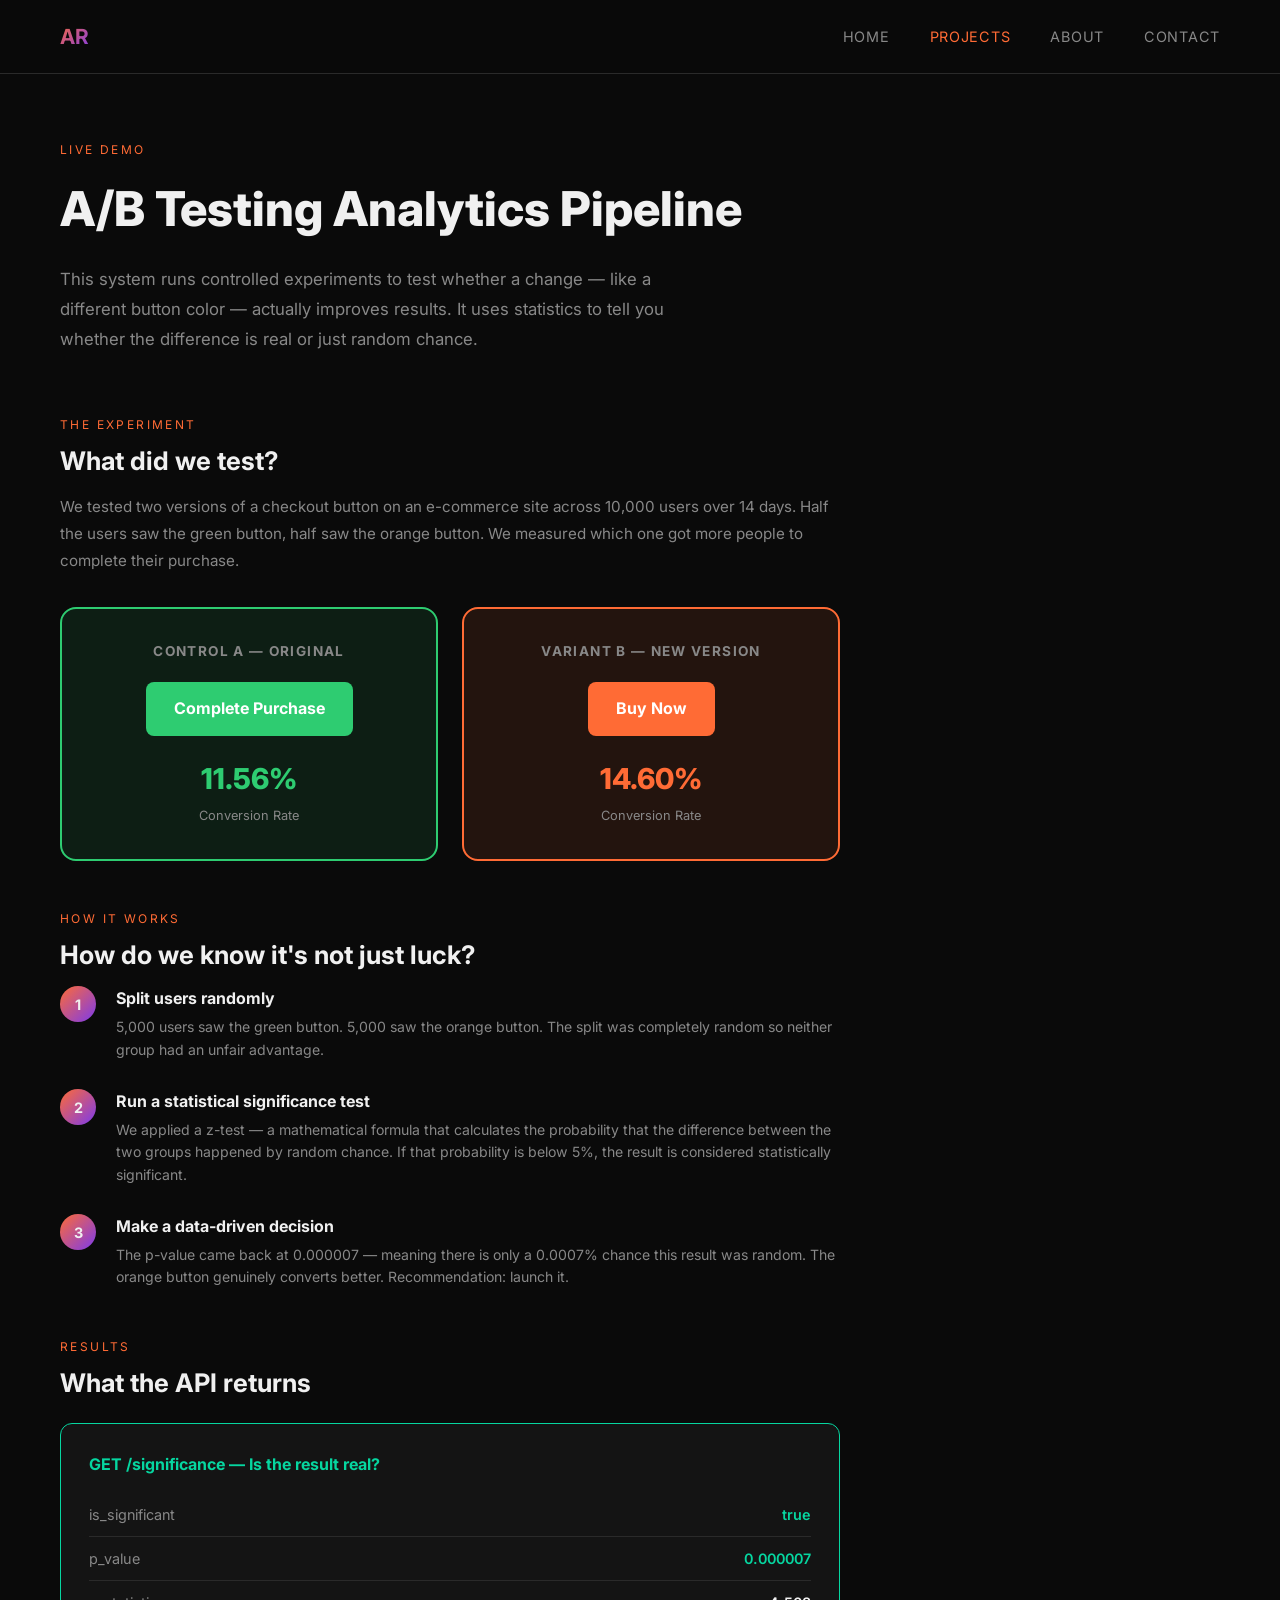
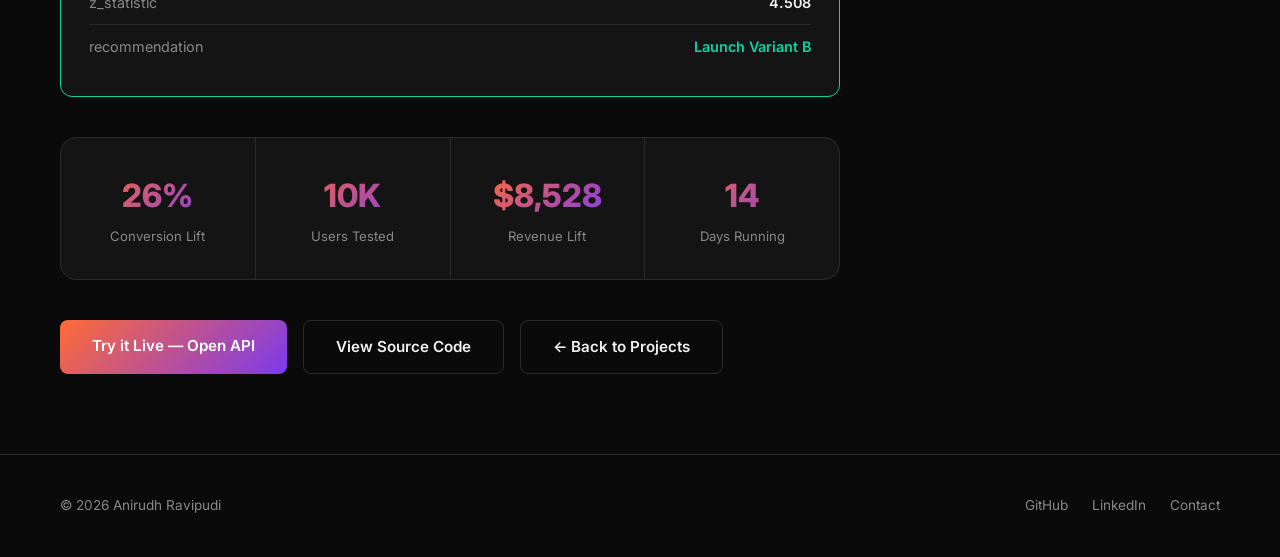
==== ab-demo.html @ 65aa27d5 "add ab testing demo explanation page" ====
<!DOCTYPE html>
<html lang="en">
<head>
  <meta charset="UTF-8">
  <meta name="viewport" content="width=device-width, initial-scale=1.0">
  <title>A/B Testing Demo — Anirudh Ravipudi</title>
  <link rel="stylesheet" href="css/style.css">
  <link rel="icon" type="image/svg+xml" href="favicon.svg">
  <link rel="preconnect" href="https://fonts.googleapis.com">
  <link href="https://fonts.googleapis.com/css2?family=Inter:wght@400;500;600;700;800&display=swap" rel="stylesheet">
  <style>
    .demo-hero {
      padding: 140px 60px 60px;
      max-width: 900px;
    }
    .demo-section {
      padding: 0 60px 80px;
      max-width: 900px;
    }
    .flow {
      display: flex;
      align-items: center;
      gap: 16px;
      flex-wrap: wrap;
      margin: 32px 0;
    }
    .flow-box {
      background: var(--card);
      border: 1px solid var(--border);
      border-radius: 12px;
      padding: 20px 24px;
      flex: 1;
      min-width: 160px;
    }
    .flow-box-label {
      font-size: 0.72rem;
      color: var(--accent1);
      text-transform: uppercase;
      letter-spacing: 0.1em;
      margin-bottom: 8px;
    }
    .flow-box-value {
      font-size: 0.95rem;
      color: var(--text);
      line-height: 1.5;
    }
    .flow-arrow {
      font-size: 1.5rem;
      color: var(--text-muted);
    }
    .result-box {
      background: var(--card);
      border: 1px solid var(--accent3);
      border-radius: 12px;
      padding: 28px;
      margin: 24px 0;
    }
    .result-box h3 {
      font-size: 1rem;
      color: var(--accent3);
      margin-bottom: 16px;
    }
    .result-row {
      display: flex;
      justify-content: space-between;
      align-items: center;
      padding: 10px 0;
      border-bottom: 1px solid var(--border);
      font-size: 0.9rem;
    }
    .result-row:last-child { border-bottom: none; }
    .result-key { color: var(--text-muted); }
    .result-value { font-weight: 600; color: var(--text); }
    .result-value.positive { color: var(--accent3); }
    .result-value.negative { color: var(--accent1); }
    .button-compare {
      display: flex;
      gap: 24px;
      margin: 32px 0;
      flex-wrap: wrap;
    }
    .button-card {
      flex: 1;
      min-width: 200px;
      border-radius: 16px;
      padding: 32px;
      text-align: center;
    }
    .button-card.control {
      background: rgba(46, 204, 113, 0.1);
      border: 2px solid #2ecc71;
    }
    .button-card.variant {
      background: rgba(255, 107, 53, 0.1);
      border: 2px solid var(--accent1);
    }
    .button-card h3 {
      font-size: 0.85rem;
      letter-spacing: 0.1em;
      text-transform: uppercase;
      margin-bottom: 20px;
      color: var(--text-muted);
    }
    .fake-button {
      padding: 14px 28px;
      border-radius: 8px;
      font-weight: 700;
      font-size: 1rem;
      display: inline-block;
      margin-bottom: 20px;
    }
    .fake-button.green {
      background: #2ecc71;
      color: white;
    }
    .fake-button.orange {
      background: var(--accent1);
      color: white;
    }
    .button-stat {
      font-size: 1.8rem;
      font-weight: 800;
      margin-bottom: 4px;
    }
    .button-stat.green { color: #2ecc71; }
    .button-stat.orange { color: var(--accent1); }
    .button-stat-label {
      font-size: 0.8rem;
      color: var(--text-muted);
    }
    .step {
      display: flex;
      gap: 20px;
      margin-bottom: 28px;
      align-items: flex-start;
    }
    .step-number {
      width: 36px;
      height: 36px;
      min-width: 36px;
      border-radius: 50%;
      background: linear-gradient(135deg, var(--accent1), var(--accent2));
      display: flex;
      align-items: center;
      justify-content: center;
      font-weight: 700;
      font-size: 0.9rem;
    }
    .step-content h4 { font-size: 1rem; margin-bottom: 4px; }
    .step-content p {
      font-size: 0.88rem;
      color: var(--text-muted);
      line-height: 1.6;
    }
    @media (max-width: 768px) {
      .demo-hero, .demo-section { padding-left: 24px; padding-right: 24px; }
      .flow-arrow { display: none; }
    }
  </style>
</head>
<body>

  <!-- Navigation -->
  <nav>
    <div class="nav-logo">AR</div>
    <ul class="nav-links">
      <li><a href="index.html">Home</a></li>
      <li><a href="projects.html" class="active">Projects</a></li>
      <li><a href="about.html">About</a></li>
      <li><a href="contact.html">Contact</a></li>
    </ul>
  </nav>

  <!-- Hero -->
  <div class="demo-hero">
    <div class="section-label">Live Demo</div>
    <h1 style="font-size: clamp(1.8rem, 4vw, 3rem); font-weight: 800; margin-bottom: 16px;">
      A/B Testing Analytics Pipeline
    </h1>
    <p style="color: var(--text-muted); font-size: 1.05rem; line-height: 1.8; max-width: 640px;">
      This system runs controlled experiments to test whether a change —
      like a different button color — actually improves results. It uses
      statistics to tell you whether the difference is real or just random chance.
    </p>
  </div>

  <!-- What it does -->
  <div class="demo-section">
    <div class="section-label">The Experiment</div>
    <h2 class="section-title" style="font-size: 1.6rem;">What did we test?</h2>
    <p style="color: var(--text-muted); font-size: 0.95rem; line-height: 1.8; margin-bottom: 32px;">
      We tested two versions of a checkout button on an e-commerce site
      across 10,000 users over 14 days. Half the users saw the green button,
      half saw the orange button. We measured which one got more people to complete their purchase.
    </p>

    <!-- Button comparison -->
    <div class="button-compare">
      <div class="button-card control">
        <h3>Control A — Original</h3>
        <div class="fake-button green">Complete Purchase</div>
        <div class="button-stat green">11.56%</div>
        <div class="button-stat-label">Conversion Rate</div>
      </div>
      <div class="button-card variant">
        <h3>Variant B — New Version</h3>
        <div class="fake-button orange">Buy Now</div>
        <div class="button-stat orange">14.60%</div>
        <div class="button-stat-label">Conversion Rate</div>
      </div>
    </div>

    <!-- How it works -->
    <div class="section-label" style="margin-top: 48px;">How it works</div>
    <h2 class="section-title" style="font-size: 1.6rem;">How do we know it's not just luck?</h2>

    <div class="step">
      <div class="step-number">1</div>
      <div class="step-content">
        <h4>Split users randomly</h4>
        <p>5,000 users saw the green button. 5,000 saw the orange button. The split was completely random so neither group had an unfair advantage.</p>
      </div>
    </div>

    <div class="step">
      <div class="step-number">2</div>
      <div class="step-content">
        <h4>Run a statistical significance test</h4>
        <p>We applied a z-test — a mathematical formula that calculates the probability that the difference between the two groups happened by random chance. If that probability is below 5%, the result is considered statistically significant.</p>
      </div>
    </div>

    <div class="step">
      <div class="step-number">3</div>
      <div class="step-content">
        <h4>Make a data-driven decision</h4>
        <p>The p-value came back at 0.000007 — meaning there is only a 0.0007% chance this result was random. The orange button genuinely converts better. Recommendation: launch it.</p>
      </div>
    </div>

    <!-- Result box -->
    <div class="section-label" style="margin-top: 48px;">Results</div>
    <h2 class="section-title" style="font-size: 1.6rem;">What the API returns</h2>

    <div class="result-box">
      <h3>GET /significance — Is the result real?</h3>
      <div class="result-row">
        <span class="result-key">is_significant</span>
        <span class="result-value positive">true</span>
      </div>
      <div class="result-row">
        <span class="result-key">p_value</span>
        <span class="result-value positive">0.000007</span>
      </div>
      <div class="result-row">
        <span class="result-key">z_statistic</span>
        <span class="result-value">4.508</span>
      </div>
      <div class="result-row">
        <span class="result-key">recommendation</span>
        <span class="result-value positive">Launch Variant B</span>
      </div>
    </div>

    <!-- Stats bar -->
    <div class="stats-bar" style="margin: 40px 0;">
      <div class="stat-item">
        <div class="stat-value">26%</div>
        <div class="stat-label">Conversion Lift</div>
      </div>
      <div class="stat-item">
        <div class="stat-value">10K</div>
        <div class="stat-label">Users Tested</div>
      </div>
      <div class="stat-item">
        <div class="stat-value">$8,528</div>
        <div class="stat-label">Revenue Lift</div>
      </div>
      <div class="stat-item">
        <div class="stat-value">14</div>
        <div class="stat-label">Days Running</div>
      </div>
    </div>

    <!-- CTA -->
    <div style="display: flex; gap: 16px; flex-wrap: wrap;">
      <a href="https://ab-testing-pipeline.onrender.com/docs"
         target="_blank" class="btn-primary">
        Try it Live — Open API
      </a>
      <a href="https://github.com/anirudhcancode/ab-testing-pipeline"
         target="_blank" class="btn-secondary">
        View Source Code
      </a>
      <a href="projects.html" class="btn-secondary">
        ← Back to Projects
      </a>
    </div>
  </div>

  <!-- Footer -->
  <footer>
    <div class="footer-left">© 2026 Anirudh Ravipudi</div>
    <div class="footer-links">
      <a href="https://github.com/anirudhcancode" target="_blank">GitHub</a>
      <a href="https://linkedin.com/in/anirudhravipudi" target="_blank">LinkedIn</a>
      <a href="contact.html">Contact</a>
    </div>
  </footer>

  <script src="js/main.js"></script>
</body>
</html>
---- css/style.css ----
/* ── Reset & Base ── */
* {
    margin: 0;
    padding: 0;
    box-sizing: border-box;
  }
  
  :root {
    --bg: #0a0a0a;
    --bg2: #111111;
    --bg3: #1a1a1a;
    --text: #f0f0f0;
    --text-muted: #888888;
    --accent1: #ff6b35;
    --accent2: #7c3aed;
    --accent3: #06d6a0;
    --accent4: #ffd166;
    --border: #2a2a2a;
    --card: #141414;
  }
  
  html {
    scroll-behavior: smooth;
  }
  
  body {
    background: var(--bg);
    color: var(--text);
    font-family: 'Inter', 'Segoe UI', sans-serif;
    font-size: 16px;
    line-height: 1.6;
  }
  
  a {
    color: inherit;
    text-decoration: none;
  }
  
  /* ── Navigation ── */
  nav {
    position: fixed;
    top: 0;
    left: 0;
    right: 0;
    z-index: 100;
    display: flex;
    align-items: center;
    justify-content: space-between;
    padding: 20px 60px;
    background: rgba(10, 10, 10, 0.92);
    backdrop-filter: blur(12px);
    border-bottom: 1px solid var(--border);
  }
  
  .nav-logo {
    font-size: 1.3rem;
    font-weight: 700;
    background: linear-gradient(135deg, var(--accent1), var(--accent2));
    -webkit-background-clip: text;
    -webkit-text-fill-color: transparent;
    background-clip: text;
  }
  
  .nav-links {
    display: flex;
    gap: 40px;
    list-style: none;
  }
  
  .nav-links a {
    font-size: 0.9rem;
    color: var(--text-muted);
    transition: color 0.2s;
    letter-spacing: 0.05em;
    text-transform: uppercase;
  }
  
  .nav-links a:hover,
  .nav-links a.active {
    color: var(--accent1);
  }
  
  /* ── Hero ── */
  .hero {
    min-height: 100vh;
    display: flex;
    flex-direction: column;
    justify-content: center;
    padding: 0 60px;
    position: relative;
    overflow: hidden;
  }
  
  .hero::before {
    content: '';
    position: absolute;
    top: -200px;
    right: -200px;
    width: 600px;
    height: 600px;
    background: radial-gradient(circle, rgba(124, 58, 237, 0.15) 0%, transparent 70%);
    pointer-events: none;
  }
  
  .hero::after {
    content: '';
    position: absolute;
    bottom: -100px;
    left: -100px;
    width: 400px;
    height: 400px;
    background: radial-gradient(circle, rgba(255, 107, 53, 0.1) 0%, transparent 70%);
    pointer-events: none;
  }
  
  .hero-tag {
    display: inline-block;
    font-size: 0.8rem;
    letter-spacing: 0.15em;
    text-transform: uppercase;
    color: var(--accent3);
    margin-bottom: 20px;
    padding: 6px 16px;
    border: 1px solid rgba(6, 214, 160, 0.3);
    border-radius: 100px;
    width: fit-content;
  }
  
  .hero h1 {
    font-size: clamp(2.5rem, 6vw, 5rem);
    font-weight: 800;
    line-height: 1.1;
    margin-bottom: 24px;
    max-width: 800px;
  }
  
  .hero h1 span {
    background: linear-gradient(135deg, var(--accent1) 0%, var(--accent2) 50%, var(--accent3) 100%);
    -webkit-background-clip: text;
    -webkit-text-fill-color: transparent;
    background-clip: text;
  }
  
  .hero-sub {
    font-size: 1.15rem;
    color: var(--text-muted);
    max-width: 560px;
    margin-bottom: 40px;
    line-height: 1.8;
  }
  
  .hero-btns {
    display: flex;
    gap: 16px;
    flex-wrap: wrap;
  }
  
  .btn-primary {
    padding: 14px 32px;
    background: linear-gradient(135deg, var(--accent1), var(--accent2));
    color: white;
    border-radius: 8px;
    font-weight: 600;
    font-size: 0.95rem;
    transition: opacity 0.2s, transform 0.2s;
    border: none;
    cursor: pointer;
  }
  
  .btn-primary:hover {
    opacity: 0.9;
    transform: translateY(-2px);
  }
  
  .btn-secondary {
    padding: 14px 32px;
    background: transparent;
    color: var(--text);
    border-radius: 8px;
    font-weight: 600;
    font-size: 0.95rem;
    border: 1px solid var(--border);
    transition: border-color 0.2s, transform 0.2s;
    cursor: pointer;
  }
  
  .btn-secondary:hover {
    border-color: var(--accent1);
    transform: translateY(-2px);
  }
  
  /* ── Section ── */
  section {
    padding: 100px 60px;
  }
  
  .section-label {
    font-size: 0.75rem;
    letter-spacing: 0.2em;
    text-transform: uppercase;
    color: var(--accent1);
    margin-bottom: 12px;
  }
  
  .section-title {
    font-size: clamp(1.8rem, 4vw, 2.8rem);
    font-weight: 700;
    margin-bottom: 16px;
    line-height: 1.2;
  }
  
  .section-sub {
    color: var(--text-muted);
    font-size: 1.05rem;
    max-width: 560px;
    margin-bottom: 60px;
  }
  
  /* ── Skills Grid ── */
  .skills-grid {
    display: grid;
    grid-template-columns: repeat(auto-fill, minmax(280px, 1fr));
    gap: 20px;
  }
  
  .skill-card {
    background: var(--card);
    border: 1px solid var(--border);
    border-radius: 12px;
    padding: 28px;
    transition: border-color 0.2s, transform 0.2s;
  }
  
  .skill-card:hover {
    border-color: var(--accent2);
    transform: translateY(-4px);
  }
  
  .skill-card-icon {
    font-size: 1.8rem;
    margin-bottom: 14px;
  }
  
  .skill-card h3 {
    font-size: 1rem;
    font-weight: 600;
    margin-bottom: 10px;
    color: var(--text);
  }
  
  .skill-card p {
    font-size: 0.88rem;
    color: var(--text-muted);
    line-height: 1.6;
  }
  
  /* ── Project Cards ── */
  .projects-grid {
    display: grid;
    grid-template-columns: repeat(auto-fill, minmax(340px, 1fr));
    gap: 24px;
  }
  
  .project-card {
    background: var(--card);
    border: 1px solid var(--border);
    border-radius: 16px;
    padding: 32px;
    transition: border-color 0.2s, transform 0.2s;
    display: flex;
    flex-direction: column;
  }
  
  .project-card:hover {
    border-color: var(--accent1);
    transform: translateY(-6px);
  }
  
  .project-card-header {
    display: flex;
    align-items: center;
    justify-content: space-between;
    margin-bottom: 16px;
  }
  
  .project-number {
    font-size: 0.75rem;
    color: var(--accent1);
    font-weight: 700;
    letter-spacing: 0.1em;
  }
  
  .project-tags {
    display: flex;
    gap: 8px;
    flex-wrap: wrap;
    margin-bottom: 16px;
  }
  
  .tag {
    font-size: 0.72rem;
    padding: 4px 10px;
    border-radius: 100px;
    font-weight: 500;
    letter-spacing: 0.05em;
  }
  
  .tag-orange { background: rgba(255, 107, 53, 0.15); color: var(--accent1); }
  .tag-purple { background: rgba(124, 58, 237, 0.15); color: #a78bfa; }
  .tag-green  { background: rgba(6, 214, 160, 0.15);  color: var(--accent3); }
  .tag-yellow { background: rgba(255, 209, 102, 0.15); color: var(--accent4); }
  
  .project-card h3 {
    font-size: 1.2rem;
    font-weight: 700;
    margin-bottom: 10px;
  }
  
  .project-card p {
    font-size: 0.9rem;
    color: var(--text-muted);
    line-height: 1.7;
    flex: 1;
    margin-bottom: 24px;
  }
  
  .project-metrics {
    display: flex;
    gap: 20px;
    margin-bottom: 24px;
    padding: 16px;
    background: var(--bg3);
    border-radius: 8px;
  }
  
  .metric {
    text-align: center;
  }
  
  .metric-value {
    font-size: 1.1rem;
    font-weight: 700;
    color: var(--accent3);
  }
  
  .metric-label {
    font-size: 0.72rem;
    color: var(--text-muted);
    margin-top: 2px;
  }
  
  .project-links {
    display: flex;
    gap: 12px;
  }
  
  .project-link {
    flex: 1;
    text-align: center;
    padding: 10px;
    border-radius: 8px;
    font-size: 0.85rem;
    font-weight: 600;
    transition: all 0.2s;
  }
  
  .project-link.github {
    border: 1px solid var(--border);
    color: var(--text-muted);
  }
  
  .project-link.github:hover {
    border-color: var(--accent1);
    color: var(--accent1);
  }
  
  .project-link.demo {
    background: linear-gradient(135deg, var(--accent1), var(--accent2));
    color: white;
  }
  
  .project-link.demo:hover {
    opacity: 0.85;
  }
  
  /* ── Stats Bar ── */
  .stats-bar {
    display: flex;
    gap: 0;
    background: var(--card);
    border: 1px solid var(--border);
    border-radius: 16px;
    overflow: hidden;
    margin-bottom: 80px;
  }
  
  .stat-item {
    flex: 1;
    padding: 32px;
    text-align: center;
    border-right: 1px solid var(--border);
  }
  
  .stat-item:last-child {
    border-right: none;
  }
  
  .stat-value {
    font-size: 2rem;
    font-weight: 800;
    background: linear-gradient(135deg, var(--accent1), var(--accent2));
    -webkit-background-clip: text;
    -webkit-text-fill-color: transparent;
    background-clip: text;
  }
  
  .stat-label {
    font-size: 0.82rem;
    color: var(--text-muted);
    margin-top: 4px;
  }
  
  /* ── Footer ── */
  footer {
    padding: 40px 60px;
    border-top: 1px solid var(--border);
    display: flex;
    align-items: center;
    justify-content: space-between;
  }
  
  .footer-left {
    font-size: 0.85rem;
    color: var(--text-muted);
  }
  
  .footer-links {
    display: flex;
    gap: 24px;
  }
  
  .footer-links a {
    font-size: 0.85rem;
    color: var(--text-muted);
    transition: color 0.2s;
  }
  
  .footer-links a:hover {
    color: var(--accent1);
  }
  
  /* ── Page Header ── */
  .page-header {
    padding: 160px 60px 80px;
    border-bottom: 1px solid var(--border);
  }
  
  .page-header h1 {
    font-size: clamp(2rem, 5vw, 3.5rem);
    font-weight: 800;
    margin-bottom: 16px;
  }
  
  .page-header p {
    color: var(--text-muted);
    font-size: 1.05rem;
    max-width: 500px;
  }
  
  /* ── Contact Form ── */
  .contact-grid {
    display: grid;
    grid-template-columns: 1fr 1fr;
    gap: 60px;
    align-items: start;
  }
  
  .contact-info h2 {
    font-size: 1.5rem;
    font-weight: 700;
    margin-bottom: 16px;
  }
  
  .contact-info p {
    color: var(--text-muted);
    margin-bottom: 32px;
    line-height: 1.8;
  }
  
  .contact-item {
    display: flex;
    align-items: center;
    gap: 12px;
    margin-bottom: 16px;
    font-size: 0.9rem;
  }
  
  .contact-item-icon {
    width: 36px;
    height: 36px;
    background: var(--bg3);
    border-radius: 8px;
    display: flex;
    align-items: center;
    justify-content: center;
    font-size: 1rem;
  }
  
  .form-group {
    margin-bottom: 20px;
  }
  
  .form-group label {
    display: block;
    font-size: 0.85rem;
    color: var(--text-muted);
    margin-bottom: 8px;
    letter-spacing: 0.05em;
  }
  
  .form-group input,
  .form-group textarea {
    width: 100%;
    padding: 14px 16px;
    background: var(--bg3);
    border: 1px solid var(--border);
    border-radius: 8px;
    color: var(--text);
    font-size: 0.95rem;
    font-family: inherit;
    transition: border-color 0.2s;
    outline: none;
  }
  
  .form-group input:focus,
  .form-group textarea:focus {
    border-color: var(--accent2);
  }
  
  .form-group textarea {
    resize: vertical;
    min-height: 140px;
  }
  
  /* ── About ── */
  .about-grid {
    display: grid;
    grid-template-columns: 1fr 1fr;
    gap: 80px;
    align-items: start;
  }
  
  .about-text h2 {
    font-size: 1.8rem;
    font-weight: 700;
    margin-bottom: 20px;
  }
  
  .about-text p {
    color: var(--text-muted);
    margin-bottom: 16px;
    line-height: 1.8;
  }
  
  .timeline {
    position: relative;
    padding-left: 24px;
  }
  
  .timeline::before {
    content: '';
    position: absolute;
    left: 0;
    top: 8px;
    bottom: 0;
    width: 1px;
    background: var(--border);
  }
  
  .timeline-item {
    position: relative;
    margin-bottom: 32px;
  }
  
  .timeline-item::before {
    content: '';
    position: absolute;
    left: -28px;
    top: 8px;
    width: 8px;
    height: 8px;
    border-radius: 50%;
    background: var(--accent1);
  }
  
  .timeline-date {
    font-size: 0.78rem;
    color: var(--accent1);
    font-weight: 600;
    letter-spacing: 0.1em;
    margin-bottom: 6px;
  }
  
  .timeline-title {
    font-size: 1rem;
    font-weight: 600;
    margin-bottom: 4px;
  }
  
  .timeline-sub {
    font-size: 0.88rem;
    color: var(--text-muted);
  }
  
  /* ── Responsive ── */
  @media (max-width: 768px) {
    nav { padding: 16px 24px; }
    .nav-links { gap: 20px; }
    .hero { padding: 0 24px; }
    section { padding: 60px 24px; }
    .contact-grid { grid-template-columns: 1fr; }
    .about-grid { grid-template-columns: 1fr; }
    .stats-bar { flex-direction: column; }
    .stat-item { border-right: none; border-bottom: 1px solid var(--border); }
    footer { flex-direction: column; gap: 16px; text-align: center; }
    .page-header { padding: 120px 24px 60px; }
  }
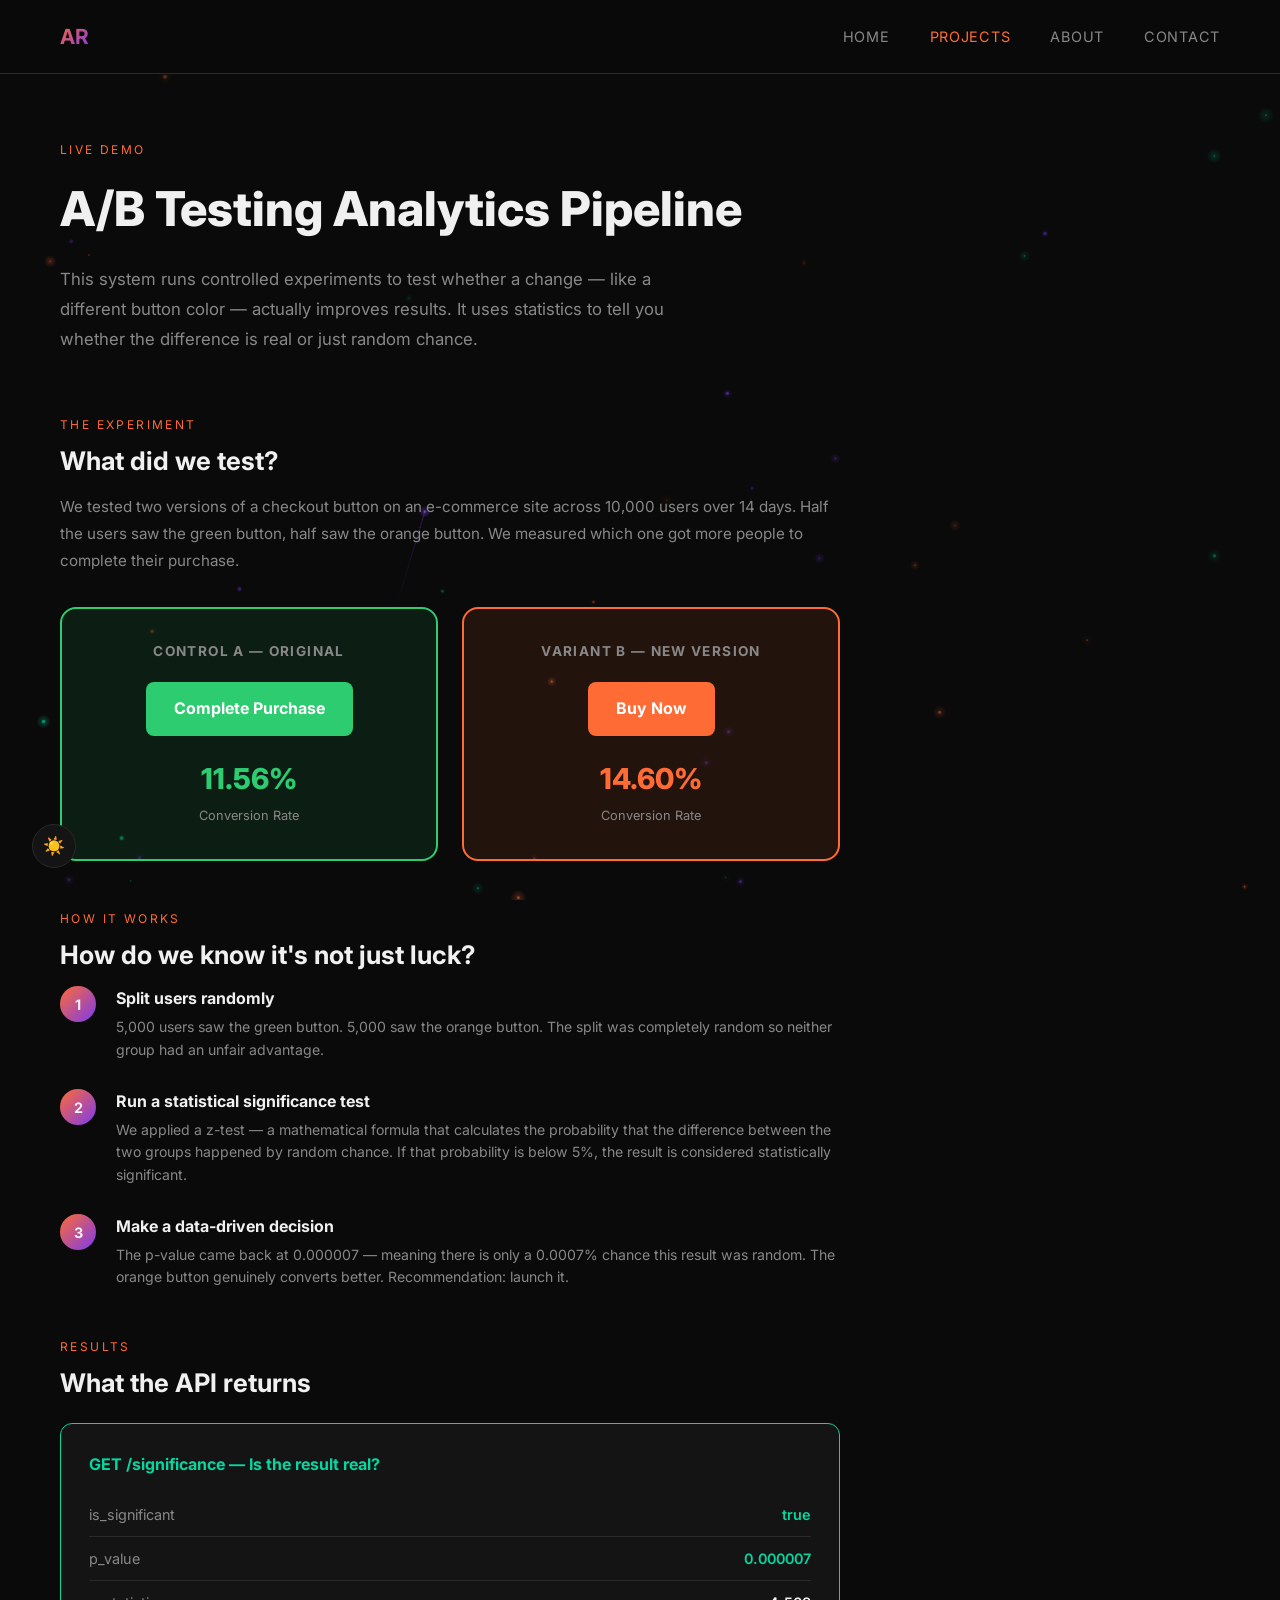
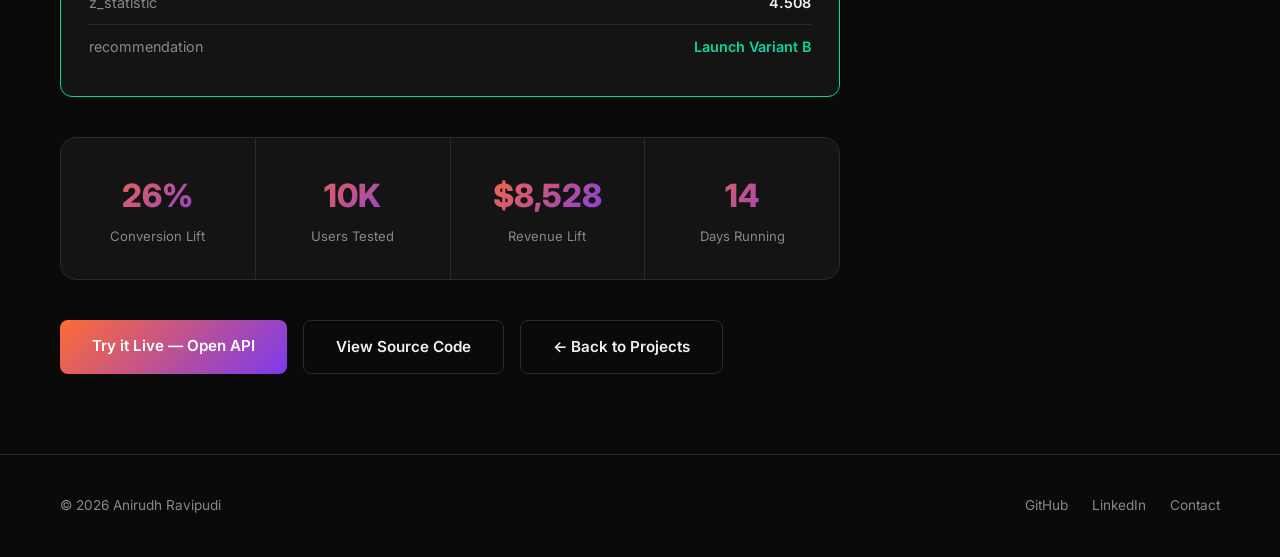
==== commit 43de5229: "added particles and shooting stars to demo explanation pages" ====
--- a/ab-demo.html
+++ b/ab-demo.html
@@ -159,7 +159,7 @@
   </style>
 </head>
 <body>
-
+  <canvas id="particles"></canvas>
   <!-- Navigation -->
   <nav>
     <div class="nav-logo">AR</div>
@@ -309,5 +309,6 @@
   </footer>
 
   <script src="js/main.js"></script>
+  <script src="js/projects.js"></script>
 </body>
 </html>
--- a/css/style.css
+++ b/css/style.css
@@ -1,627 +1,776 @@
 /* ── Reset & Base ── */
 * {
-    margin: 0;
-    padding: 0;
-    box-sizing: border-box;
+  margin: 0;
+  padding: 0;
+  box-sizing: border-box;
+}
+
+:root {
+  --bg: #0a0a0a;
+  --bg2: #111111;
+  --bg3: #1a1a1a;
+  --text: #f0f0f0;
+  --text-muted: #888888;
+  --accent1: #ff6b35;
+  --accent2: #7c3aed;
+  --accent3: #06d6a0;
+  --accent4: #ffd166;
+  --border: #2a2a2a;
+  --card: #141414;
+}
+
+html {
+  scroll-behavior: smooth;
+}
+
+body {
+  background: var(--bg);
+  color: var(--text);
+  font-family: 'Inter', 'Segoe UI', sans-serif;
+  font-size: 16px;
+  line-height: 1.6;
+}
+
+a {
+  color: inherit;
+  text-decoration: none;
+}
+
+/* ── Particle canvas ── */
+#particles {
+  position: fixed;
+  top: 0;
+  left: 0;
+  width: 100%;
+  height: 100%;
+  z-index: -1;
+  pointer-events: none;
+}
+
+/* ── Navigation ── */
+nav {
+  position: fixed;
+  top: 0;
+  left: 0;
+  right: 0;
+  z-index: 100;
+  display: flex;
+  align-items: center;
+  justify-content: space-between;
+  padding: 20px 60px;
+  background: rgba(10, 10, 10, 0.92);
+  backdrop-filter: blur(12px);
+  border-bottom: 1px solid var(--border);
+}
+
+.nav-logo {
+  font-size: 1.3rem;
+  font-weight: 700;
+  background: linear-gradient(135deg, var(--accent1), var(--accent2));
+  -webkit-background-clip: text;
+  -webkit-text-fill-color: transparent;
+  background-clip: text;
+}
+
+.nav-links {
+  display: flex;
+  gap: 40px;
+  list-style: none;
+}
+
+.nav-links a {
+  font-size: 0.9rem;
+  color: var(--text-muted);
+  transition: color 0.2s;
+  letter-spacing: 0.05em;
+  text-transform: uppercase;
+}
+
+.nav-links a:hover,
+.nav-links a.active {
+  color: var(--accent1);
+}
+
+/* ── Hero ── */
+.hero {
+  min-height: 100vh;
+  display: flex;
+  flex-direction: column;
+  justify-content: center;
+  align-items: flex-start;
+  padding: 0 60px;
+  position: relative;
+  overflow: hidden;
+}
+
+.hero::before {
+  content: '';
+  position: absolute;
+  top: -200px;
+  right: -200px;
+  width: 600px;
+  height: 600px;
+  background: radial-gradient(circle, rgba(124, 58, 237, 0.15) 0%, transparent 70%);
+  pointer-events: none;
+}
+
+.hero::after {
+  content: '';
+  position: absolute;
+  bottom: -100px;
+  left: -100px;
+  width: 400px;
+  height: 400px;
+  background: radial-gradient(circle, rgba(255, 107, 53, 0.1) 0%, transparent 70%);
+  pointer-events: none;
+}
+
+.hero-tag {
+  display: inline-block;
+  font-size: 0.8rem;
+  letter-spacing: 0.15em;
+  text-transform: uppercase;
+  color: var(--accent3);
+  margin-bottom: 20px;
+  padding: 6px 16px;
+  border: 1px solid rgba(6, 214, 160, 0.3);
+  border-radius: 100px;
+  width: fit-content;
+}
+
+.hero-name {
+  font-size: 1.1rem;
+  font-weight: 600;
+  color: var(--text-muted);
+  letter-spacing: 0.2em;
+  text-transform: uppercase;
+  margin-bottom: 16px;
+  min-height: 1.5rem;
+}
+
+.hero-title {
+  font-size: clamp(2.5rem, 6vw, 5rem);
+  font-weight: 800;
+  line-height: 1.1;
+  margin-bottom: 24px;
+  max-width: 800px;
+  background: linear-gradient(135deg, var(--accent1) 0%, var(--accent2) 50%, var(--accent3) 100%);
+  -webkit-background-clip: text;
+  -webkit-text-fill-color: transparent;
+  background-clip: text;
+  animation: glow-pulse 3s ease-in-out infinite;
+  min-height: 6rem;
+}
+
+.hero-title .cursor {
+  -webkit-text-fill-color: var(--accent1);
+}
+
+/* ── Blinking cursor ── */
+.cursor {
+  animation: blink 1s infinite;
+  font-weight: 300;
+  -webkit-text-fill-color: var(--accent1);
+}
+
+@keyframes blink {
+  0%, 100% { opacity: 1; }
+  50% { opacity: 0; }
+}
+
+/* ── Glow pulse ── */
+@keyframes glow-pulse {
+  0%, 100% {
+    filter: drop-shadow(0 0 8px rgba(255, 107, 53, 0.4));
   }
-  
-  :root {
-    --bg: #0a0a0a;
-    --bg2: #111111;
-    --bg3: #1a1a1a;
-    --text: #f0f0f0;
-    --text-muted: #888888;
-    --accent1: #ff6b35;
-    --accent2: #7c3aed;
-    --accent3: #06d6a0;
-    --accent4: #ffd166;
-    --border: #2a2a2a;
-    --card: #141414;
+  50% {
+    filter: drop-shadow(0 0 24px rgba(124, 58, 237, 0.7));
   }
-  
-  html {
-    scroll-behavior: smooth;
-  }
-  
-  body {
-    background: var(--bg);
-    color: var(--text);
-    font-family: 'Inter', 'Segoe UI', sans-serif;
-    font-size: 16px;
-    line-height: 1.6;
-  }
-  
-  a {
-    color: inherit;
-    text-decoration: none;
-  }
-  
-  /* ── Navigation ── */
-  nav {
-    position: fixed;
-    top: 0;
-    left: 0;
-    right: 0;
-    z-index: 100;
-    display: flex;
-    align-items: center;
-    justify-content: space-between;
-    padding: 20px 60px;
-    background: rgba(10, 10, 10, 0.92);
-    backdrop-filter: blur(12px);
-    border-bottom: 1px solid var(--border);
-  }
-  
-  .nav-logo {
-    font-size: 1.3rem;
-    font-weight: 700;
-    background: linear-gradient(135deg, var(--accent1), var(--accent2));
-    -webkit-background-clip: text;
-    -webkit-text-fill-color: transparent;
-    background-clip: text;
-  }
-  
-  .nav-links {
-    display: flex;
-    gap: 40px;
-    list-style: none;
-  }
-  
-  .nav-links a {
-    font-size: 0.9rem;
-    color: var(--text-muted);
-    transition: color 0.2s;
-    letter-spacing: 0.05em;
-    text-transform: uppercase;
-  }
-  
-  .nav-links a:hover,
-  .nav-links a.active {
-    color: var(--accent1);
-  }
-  
-  /* ── Hero ── */
-  .hero {
-    min-height: 100vh;
-    display: flex;
-    flex-direction: column;
-    justify-content: center;
-    padding: 0 60px;
-    position: relative;
-    overflow: hidden;
-  }
-  
-  .hero::before {
-    content: '';
-    position: absolute;
-    top: -200px;
-    right: -200px;
-    width: 600px;
-    height: 600px;
-    background: radial-gradient(circle, rgba(124, 58, 237, 0.15) 0%, transparent 70%);
-    pointer-events: none;
-  }
-  
-  .hero::after {
-    content: '';
-    position: absolute;
-    bottom: -100px;
-    left: -100px;
-    width: 400px;
-    height: 400px;
-    background: radial-gradient(circle, rgba(255, 107, 53, 0.1) 0%, transparent 70%);
-    pointer-events: none;
-  }
-  
-  .hero-tag {
-    display: inline-block;
-    font-size: 0.8rem;
-    letter-spacing: 0.15em;
-    text-transform: uppercase;
-    color: var(--accent3);
-    margin-bottom: 20px;
-    padding: 6px 16px;
-    border: 1px solid rgba(6, 214, 160, 0.3);
-    border-radius: 100px;
-    width: fit-content;
-  }
-  
-  .hero h1 {
-    font-size: clamp(2.5rem, 6vw, 5rem);
-    font-weight: 800;
-    line-height: 1.1;
-    margin-bottom: 24px;
-    max-width: 800px;
-  }
-  
-  .hero h1 span {
-    background: linear-gradient(135deg, var(--accent1) 0%, var(--accent2) 50%, var(--accent3) 100%);
-    -webkit-background-clip: text;
-    -webkit-text-fill-color: transparent;
-    background-clip: text;
-  }
-  
-  .hero-sub {
-    font-size: 1.15rem;
-    color: var(--text-muted);
-    max-width: 560px;
-    margin-bottom: 40px;
-    line-height: 1.8;
-  }
-  
-  .hero-btns {
-    display: flex;
-    gap: 16px;
-    flex-wrap: wrap;
-  }
-  
-  .btn-primary {
-    padding: 14px 32px;
-    background: linear-gradient(135deg, var(--accent1), var(--accent2));
-    color: white;
-    border-radius: 8px;
-    font-weight: 600;
-    font-size: 0.95rem;
-    transition: opacity 0.2s, transform 0.2s;
-    border: none;
-    cursor: pointer;
-  }
-  
-  .btn-primary:hover {
-    opacity: 0.9;
-    transform: translateY(-2px);
-  }
-  
-  .btn-secondary {
-    padding: 14px 32px;
-    background: transparent;
-    color: var(--text);
-    border-radius: 8px;
-    font-weight: 600;
-    font-size: 0.95rem;
-    border: 1px solid var(--border);
-    transition: border-color 0.2s, transform 0.2s;
-    cursor: pointer;
-  }
-  
-  .btn-secondary:hover {
-    border-color: var(--accent1);
-    transform: translateY(-2px);
-  }
-  
-  /* ── Section ── */
-  section {
-    padding: 100px 60px;
-  }
-  
-  .section-label {
-    font-size: 0.75rem;
-    letter-spacing: 0.2em;
-    text-transform: uppercase;
-    color: var(--accent1);
-    margin-bottom: 12px;
-  }
-  
-  .section-title {
-    font-size: clamp(1.8rem, 4vw, 2.8rem);
-    font-weight: 700;
-    margin-bottom: 16px;
-    line-height: 1.2;
-  }
-  
-  .section-sub {
-    color: var(--text-muted);
-    font-size: 1.05rem;
-    max-width: 560px;
-    margin-bottom: 60px;
-  }
-  
-  /* ── Skills Grid ── */
-  .skills-grid {
-    display: grid;
-    grid-template-columns: repeat(auto-fill, minmax(280px, 1fr));
-    gap: 20px;
-  }
-  
-  .skill-card {
-    background: var(--card);
-    border: 1px solid var(--border);
-    border-radius: 12px;
-    padding: 28px;
-    transition: border-color 0.2s, transform 0.2s;
-  }
-  
-  .skill-card:hover {
-    border-color: var(--accent2);
-    transform: translateY(-4px);
-  }
-  
-  .skill-card-icon {
-    font-size: 1.8rem;
-    margin-bottom: 14px;
-  }
-  
-  .skill-card h3 {
-    font-size: 1rem;
-    font-weight: 600;
-    margin-bottom: 10px;
-    color: var(--text);
-  }
-  
-  .skill-card p {
-    font-size: 0.88rem;
-    color: var(--text-muted);
-    line-height: 1.6;
-  }
-  
-  /* ── Project Cards ── */
-  .projects-grid {
-    display: grid;
-    grid-template-columns: repeat(auto-fill, minmax(340px, 1fr));
-    gap: 24px;
-  }
-  
-  .project-card {
-    background: var(--card);
-    border: 1px solid var(--border);
-    border-radius: 16px;
-    padding: 32px;
-    transition: border-color 0.2s, transform 0.2s;
-    display: flex;
-    flex-direction: column;
-  }
-  
-  .project-card:hover {
-    border-color: var(--accent1);
-    transform: translateY(-6px);
-  }
-  
-  .project-card-header {
-    display: flex;
-    align-items: center;
-    justify-content: space-between;
-    margin-bottom: 16px;
-  }
-  
-  .project-number {
-    font-size: 0.75rem;
-    color: var(--accent1);
-    font-weight: 700;
-    letter-spacing: 0.1em;
-  }
-  
-  .project-tags {
-    display: flex;
-    gap: 8px;
-    flex-wrap: wrap;
-    margin-bottom: 16px;
-  }
-  
-  .tag {
-    font-size: 0.72rem;
-    padding: 4px 10px;
-    border-radius: 100px;
-    font-weight: 500;
-    letter-spacing: 0.05em;
-  }
-  
-  .tag-orange { background: rgba(255, 107, 53, 0.15); color: var(--accent1); }
-  .tag-purple { background: rgba(124, 58, 237, 0.15); color: #a78bfa; }
-  .tag-green  { background: rgba(6, 214, 160, 0.15);  color: var(--accent3); }
-  .tag-yellow { background: rgba(255, 209, 102, 0.15); color: var(--accent4); }
-  
-  .project-card h3 {
-    font-size: 1.2rem;
-    font-weight: 700;
-    margin-bottom: 10px;
-  }
-  
-  .project-card p {
-    font-size: 0.9rem;
-    color: var(--text-muted);
-    line-height: 1.7;
-    flex: 1;
-    margin-bottom: 24px;
-  }
-  
-  .project-metrics {
-    display: flex;
-    gap: 20px;
-    margin-bottom: 24px;
-    padding: 16px;
-    background: var(--bg3);
-    border-radius: 8px;
-  }
-  
-  .metric {
-    text-align: center;
-  }
-  
-  .metric-value {
-    font-size: 1.1rem;
-    font-weight: 700;
-    color: var(--accent3);
-  }
-  
-  .metric-label {
-    font-size: 0.72rem;
-    color: var(--text-muted);
-    margin-top: 2px;
-  }
-  
-  .project-links {
-    display: flex;
-    gap: 12px;
-  }
-  
-  .project-link {
-    flex: 1;
-    text-align: center;
-    padding: 10px;
-    border-radius: 8px;
-    font-size: 0.85rem;
-    font-weight: 600;
-    transition: all 0.2s;
-  }
-  
-  .project-link.github {
-    border: 1px solid var(--border);
-    color: var(--text-muted);
-  }
-  
-  .project-link.github:hover {
-    border-color: var(--accent1);
-    color: var(--accent1);
-  }
-  
-  .project-link.demo {
-    background: linear-gradient(135deg, var(--accent1), var(--accent2));
-    color: white;
-  }
-  
-  .project-link.demo:hover {
-    opacity: 0.85;
-  }
-  
-  /* ── Stats Bar ── */
-  .stats-bar {
-    display: flex;
-    gap: 0;
-    background: var(--card);
-    border: 1px solid var(--border);
-    border-radius: 16px;
-    overflow: hidden;
-    margin-bottom: 80px;
-  }
-  
-  .stat-item {
-    flex: 1;
-    padding: 32px;
-    text-align: center;
-    border-right: 1px solid var(--border);
-  }
-  
-  .stat-item:last-child {
-    border-right: none;
-  }
-  
-  .stat-value {
-    font-size: 2rem;
-    font-weight: 800;
-    background: linear-gradient(135deg, var(--accent1), var(--accent2));
-    -webkit-background-clip: text;
-    -webkit-text-fill-color: transparent;
-    background-clip: text;
-  }
-  
-  .stat-label {
-    font-size: 0.82rem;
-    color: var(--text-muted);
-    margin-top: 4px;
-  }
-  
-  /* ── Footer ── */
-  footer {
-    padding: 40px 60px;
-    border-top: 1px solid var(--border);
-    display: flex;
-    align-items: center;
-    justify-content: space-between;
-  }
-  
-  .footer-left {
-    font-size: 0.85rem;
-    color: var(--text-muted);
-  }
-  
-  .footer-links {
-    display: flex;
-    gap: 24px;
-  }
-  
-  .footer-links a {
-    font-size: 0.85rem;
-    color: var(--text-muted);
-    transition: color 0.2s;
-  }
-  
-  .footer-links a:hover {
-    color: var(--accent1);
-  }
-  
-  /* ── Page Header ── */
-  .page-header {
-    padding: 160px 60px 80px;
-    border-bottom: 1px solid var(--border);
-  }
-  
-  .page-header h1 {
-    font-size: clamp(2rem, 5vw, 3.5rem);
-    font-weight: 800;
-    margin-bottom: 16px;
-  }
-  
-  .page-header p {
-    color: var(--text-muted);
-    font-size: 1.05rem;
-    max-width: 500px;
-  }
-  
-  /* ── Contact Form ── */
-  .contact-grid {
-    display: grid;
-    grid-template-columns: 1fr 1fr;
-    gap: 60px;
-    align-items: start;
-  }
-  
-  .contact-info h2 {
-    font-size: 1.5rem;
-    font-weight: 700;
-    margin-bottom: 16px;
-  }
-  
-  .contact-info p {
-    color: var(--text-muted);
-    margin-bottom: 32px;
-    line-height: 1.8;
-  }
-  
-  .contact-item {
-    display: flex;
-    align-items: center;
-    gap: 12px;
-    margin-bottom: 16px;
-    font-size: 0.9rem;
-  }
-  
-  .contact-item-icon {
-    width: 36px;
-    height: 36px;
-    background: var(--bg3);
-    border-radius: 8px;
-    display: flex;
-    align-items: center;
-    justify-content: center;
-    font-size: 1rem;
-  }
-  
-  .form-group {
-    margin-bottom: 20px;
-  }
-  
-  .form-group label {
-    display: block;
-    font-size: 0.85rem;
-    color: var(--text-muted);
-    margin-bottom: 8px;
-    letter-spacing: 0.05em;
-  }
-  
-  .form-group input,
-  .form-group textarea {
-    width: 100%;
-    padding: 14px 16px;
-    background: var(--bg3);
-    border: 1px solid var(--border);
-    border-radius: 8px;
-    color: var(--text);
-    font-size: 0.95rem;
-    font-family: inherit;
-    transition: border-color 0.2s;
-    outline: none;
-  }
-  
-  .form-group input:focus,
-  .form-group textarea:focus {
-    border-color: var(--accent2);
-  }
-  
-  .form-group textarea {
-    resize: vertical;
-    min-height: 140px;
-  }
-  
-  /* ── About ── */
-  .about-grid {
-    display: grid;
-    grid-template-columns: 1fr 1fr;
-    gap: 80px;
-    align-items: start;
-  }
-  
-  .about-text h2 {
-    font-size: 1.8rem;
-    font-weight: 700;
-    margin-bottom: 20px;
-  }
-  
-  .about-text p {
-    color: var(--text-muted);
-    margin-bottom: 16px;
-    line-height: 1.8;
-  }
-  
-  .timeline {
-    position: relative;
-    padding-left: 24px;
-  }
-  
-  .timeline::before {
-    content: '';
-    position: absolute;
-    left: 0;
-    top: 8px;
-    bottom: 0;
-    width: 1px;
-    background: var(--border);
-  }
-  
-  .timeline-item {
-    position: relative;
-    margin-bottom: 32px;
-  }
-  
-  .timeline-item::before {
-    content: '';
-    position: absolute;
-    left: -28px;
-    top: 8px;
-    width: 8px;
-    height: 8px;
-    border-radius: 50%;
-    background: var(--accent1);
-  }
-  
-  .timeline-date {
-    font-size: 0.78rem;
-    color: var(--accent1);
-    font-weight: 600;
-    letter-spacing: 0.1em;
-    margin-bottom: 6px;
-  }
-  
-  .timeline-title {
-    font-size: 1rem;
-    font-weight: 600;
-    margin-bottom: 4px;
-  }
-  
-  .timeline-sub {
-    font-size: 0.88rem;
-    color: var(--text-muted);
-  }
-  
-  /* ── Responsive ── */
-  @media (max-width: 768px) {
-    nav { padding: 16px 24px; }
-    .nav-links { gap: 20px; }
-    .hero { padding: 0 24px; }
-    section { padding: 60px 24px; }
-    .contact-grid { grid-template-columns: 1fr; }
-    .about-grid { grid-template-columns: 1fr; }
-    .stats-bar { flex-direction: column; }
-    .stat-item { border-right: none; border-bottom: 1px solid var(--border); }
-    footer { flex-direction: column; gap: 16px; text-align: center; }
-    .page-header { padding: 120px 24px 60px; }
-  }+}
+
+.hero-sub {
+  font-size: 1.15rem;
+  color: var(--text-muted);
+  max-width: 560px;
+  margin-bottom: 40px;
+  line-height: 1.8;
+}
+
+.hero-btns {
+  display: flex;
+  gap: 16px;
+  flex-wrap: wrap;
+}
+
+.btn-primary {
+  padding: 14px 32px;
+  background: linear-gradient(135deg, var(--accent1), var(--accent2));
+  color: white;
+  border-radius: 8px;
+  font-weight: 600;
+  font-size: 0.95rem;
+  transition: opacity 0.2s, transform 0.2s;
+  border: none;
+  cursor: pointer;
+}
+
+.btn-primary:hover {
+  opacity: 0.9;
+  transform: translateY(-2px);
+}
+
+.btn-secondary {
+  padding: 14px 32px;
+  background: transparent;
+  color: var(--text);
+  border-radius: 8px;
+  font-weight: 600;
+  font-size: 0.95rem;
+  border: 1px solid var(--border);
+  transition: border-color 0.2s, transform 0.2s;
+  cursor: pointer;
+}
+
+.btn-secondary:hover {
+  border-color: var(--accent1);
+  transform: translateY(-2px);
+}
+
+/* ── Section ── */
+section {
+  padding: 100px 60px;
+}
+
+.section-label {
+  font-size: 0.75rem;
+  letter-spacing: 0.2em;
+  text-transform: uppercase;
+  color: var(--accent1);
+  margin-bottom: 12px;
+}
+
+.section-title {
+  font-size: clamp(1.8rem, 4vw, 2.8rem);
+  font-weight: 700;
+  margin-bottom: 16px;
+  line-height: 1.2;
+}
+
+.section-sub {
+  color: var(--text-muted);
+  font-size: 1.05rem;
+  max-width: 560px;
+  margin-bottom: 60px;
+}
+
+/* ── Skills Grid ── */
+.skills-grid {
+  display: grid;
+  grid-template-columns: repeat(auto-fill, minmax(280px, 1fr));
+  gap: 20px;
+}
+
+.skill-card {
+  background: var(--card);
+  border: 1px solid var(--border);
+  border-radius: 12px;
+  padding: 28px;
+  transition: border-color 0.2s, transform 0.2s, box-shadow 0.2s;
+}
+
+.skill-card:hover {
+  border-color: var(--accent2);
+  transform: translateY(-4px);
+  box-shadow: 0 0 20px rgba(124, 58, 237, 0.15);
+}
+
+.skill-card-icon {
+  font-size: 1.8rem;
+  margin-bottom: 14px;
+}
+
+.skill-card h3 {
+  font-size: 1rem;
+  font-weight: 600;
+  margin-bottom: 10px;
+  color: var(--text);
+}
+
+.skill-card p {
+  font-size: 0.88rem;
+  color: var(--text-muted);
+  line-height: 1.6;
+}
+
+/* ── Project Cards ── */
+.projects-grid {
+  display: grid;
+  grid-template-columns: repeat(auto-fit, minmax(320px, 1fr));
+  gap: 24px;
+}
+
+.project-card {
+  background: var(--card);
+  border: 1px solid var(--border);
+  border-radius: 16px;
+  padding: 32px;
+  transition: border-color 0.2s, transform 0.2s, box-shadow 0.2s;
+  display: flex;
+  flex-direction: column;
+}
+
+.project-card:hover {
+  border-color: var(--accent1);
+  transform: translateY(-6px);
+  box-shadow: 0 0 24px rgba(255, 107, 53, 0.15);
+}
+
+.project-card-header {
+  display: flex;
+  align-items: center;
+  justify-content: space-between;
+  margin-bottom: 16px;
+}
+
+.project-number {
+  font-size: 0.75rem;
+  color: var(--accent1);
+  font-weight: 700;
+  letter-spacing: 0.1em;
+}
+
+.project-tags {
+  display: flex;
+  gap: 8px;
+  flex-wrap: wrap;
+  margin-bottom: 16px;
+}
+
+.tag {
+  font-size: 0.72rem;
+  padding: 4px 10px;
+  border-radius: 100px;
+  font-weight: 500;
+  letter-spacing: 0.05em;
+}
+
+.tag-orange { background: rgba(255, 107, 53, 0.15); color: var(--accent1); }
+.tag-purple { background: rgba(124, 58, 237, 0.15); color: #a78bfa; }
+.tag-green  { background: rgba(6, 214, 160, 0.15);  color: var(--accent3); }
+.tag-yellow { background: rgba(255, 209, 102, 0.15); color: var(--accent4); }
+
+.project-card h3 {
+  font-size: 1.2rem;
+  font-weight: 700;
+  margin-bottom: 10px;
+}
+
+.project-card p {
+  font-size: 0.9rem;
+  color: var(--text-muted);
+  line-height: 1.7;
+  flex: 1;
+  margin-bottom: 24px;
+}
+
+.project-metrics {
+  display: flex;
+  gap: 20px;
+  margin-bottom: 24px;
+  padding: 16px;
+  background: var(--bg3);
+  border-radius: 8px;
+}
+
+.metric {
+  text-align: center;
+}
+
+.metric-value {
+  font-size: 1.1rem;
+  font-weight: 700;
+  color: var(--accent3);
+}
+
+.metric-label {
+  font-size: 0.72rem;
+  color: var(--text-muted);
+  margin-top: 2px;
+}
+
+.project-links {
+  display: flex;
+  gap: 12px;
+}
+
+.project-link {
+  flex: 1;
+  text-align: center;
+  padding: 10px;
+  border-radius: 8px;
+  font-size: 0.85rem;
+  font-weight: 600;
+  transition: all 0.2s;
+}
+
+.project-link.github {
+  border: 1px solid var(--border);
+  color: var(--text-muted);
+}
+
+.project-link.github:hover {
+  border-color: var(--accent1);
+  color: var(--accent1);
+}
+
+.project-link.demo {
+  background: linear-gradient(135deg, var(--accent1), var(--accent2));
+  color: white;
+}
+
+.project-link.demo:hover {
+  opacity: 0.85;
+}
+
+/* ── Stats Bar ── */
+.stats-bar {
+  display: flex;
+  gap: 0;
+  background: var(--card);
+  border: 1px solid var(--border);
+  border-radius: 16px;
+  overflow: hidden;
+  margin-bottom: 80px;
+}
+
+.stat-item {
+  flex: 1;
+  padding: 32px;
+  text-align: center;
+  border-right: 1px solid var(--border);
+}
+
+.stat-item:last-child {
+  border-right: none;
+}
+
+.stat-value {
+  font-size: 2rem;
+  font-weight: 800;
+  background: linear-gradient(135deg, var(--accent1), var(--accent2));
+  -webkit-background-clip: text;
+  -webkit-text-fill-color: transparent;
+  background-clip: text;
+}
+
+.stat-label {
+  font-size: 0.82rem;
+  color: var(--text-muted);
+  margin-top: 4px;
+}
+
+/* ── Footer ── */
+footer {
+  padding: 40px 60px;
+  border-top: 1px solid var(--border);
+  display: flex;
+  align-items: center;
+  justify-content: space-between;
+}
+
+.footer-left {
+  font-size: 0.85rem;
+  color: var(--text-muted);
+}
+
+.footer-links {
+  display: flex;
+  gap: 24px;
+}
+
+.footer-links a {
+  font-size: 0.85rem;
+  color: var(--text-muted);
+  transition: color 0.2s;
+}
+
+.footer-links a:hover {
+  color: var(--accent1);
+}
+
+/* ── Page Header ── */
+.page-header {
+  padding: 160px 60px 80px;
+  border-bottom: 1px solid var(--border);
+}
+
+.page-header h1 {
+  font-size: clamp(2rem, 5vw, 3.5rem);
+  font-weight: 800;
+  margin-bottom: 16px;
+}
+
+.page-header p {
+  color: var(--text-muted);
+  font-size: 1.05rem;
+  max-width: 500px;
+}
+
+/* ── Contact Form ── */
+.contact-grid {
+  display: grid;
+  grid-template-columns: 1fr 1fr;
+  gap: 60px;
+  align-items: start;
+}
+
+.contact-info h2 {
+  font-size: 1.5rem;
+  font-weight: 700;
+  margin-bottom: 16px;
+}
+
+.contact-info p {
+  color: var(--text-muted);
+  margin-bottom: 32px;
+  line-height: 1.8;
+}
+
+.contact-item {
+  display: flex;
+  align-items: center;
+  gap: 12px;
+  margin-bottom: 16px;
+  font-size: 0.9rem;
+}
+
+.contact-item-icon {
+  width: 36px;
+  height: 36px;
+  background: var(--bg3);
+  border-radius: 8px;
+  display: flex;
+  align-items: center;
+  justify-content: center;
+  font-size: 1rem;
+}
+
+.form-group {
+  margin-bottom: 20px;
+}
+
+.form-group label {
+  display: block;
+  font-size: 0.85rem;
+  color: var(--text-muted);
+  margin-bottom: 8px;
+  letter-spacing: 0.05em;
+}
+
+.form-group input,
+.form-group textarea {
+  width: 100%;
+  padding: 14px 16px;
+  background: var(--bg3);
+  border: 1px solid var(--border);
+  border-radius: 8px;
+  color: var(--text);
+  font-size: 0.95rem;
+  font-family: inherit;
+  transition: border-color 0.2s;
+  outline: none;
+}
+
+.form-group input:focus,
+.form-group textarea:focus {
+  border-color: var(--accent2);
+}
+
+.form-group textarea {
+  resize: vertical;
+  min-height: 140px;
+}
+
+/* ── About ── */
+.about-grid {
+  display: grid;
+  grid-template-columns: 1fr 1fr;
+  gap: 80px;
+  align-items: start;
+}
+
+.about-text h2 {
+  font-size: 1.8rem;
+  font-weight: 700;
+  margin-bottom: 20px;
+}
+
+.about-text p {
+  color: var(--text-muted);
+  margin-bottom: 16px;
+  line-height: 1.8;
+}
+
+.timeline {
+  position: relative;
+  padding-left: 24px;
+}
+
+.timeline::before {
+  content: '';
+  position: absolute;
+  left: 0;
+  top: 8px;
+  bottom: 0;
+  width: 1px;
+  background: var(--border);
+}
+
+.timeline-item {
+  position: relative;
+  margin-bottom: 32px;
+}
+
+.timeline-item::before {
+  content: '';
+  position: absolute;
+  left: -28px;
+  top: 8px;
+  width: 8px;
+  height: 8px;
+  border-radius: 50%;
+  background: var(--accent1);
+}
+
+.timeline-date {
+  font-size: 0.78rem;
+  color: var(--accent1);
+  font-weight: 600;
+  letter-spacing: 0.1em;
+  margin-bottom: 6px;
+}
+
+.timeline-title {
+  font-size: 1rem;
+  font-weight: 600;
+  margin-bottom: 4px;
+}
+
+.timeline-sub {
+  font-size: 0.88rem;
+  color: var(--text-muted);
+}
+
+/* ── Responsive ── */
+@media (max-width: 768px) {
+  nav { padding: 16px 24px; }
+  .nav-links { gap: 20px; }
+  .hero { padding: 0 24px; }
+  section { padding: 60px 24px; }
+  .contact-grid { grid-template-columns: 1fr; }
+  .about-grid { grid-template-columns: 1fr; }
+  .stats-bar { flex-direction: column; }
+  .stat-item { border-right: none; border-bottom: 1px solid var(--border); }
+  footer { flex-direction: column; gap: 16px; text-align: center; }
+  .page-header { padding: 120px 24px 60px; }
+  .skills-progress { padding: 0; }
+}
+
+/* ── Back to top button ── */
+.back-to-top {
+  position: fixed;
+  bottom: 32px;
+  right: 32px;
+  width: 44px;
+  height: 44px;
+  border-radius: 50%;
+  background: linear-gradient(135deg, var(--accent1), var(--accent2));
+  color: white;
+  border: none;
+  font-size: 1.2rem;
+  cursor: pointer;
+  opacity: 0;
+  transform: translateY(20px);
+  transition: opacity 0.3s, transform 0.3s;
+  z-index: 200;
+}
+
+.back-to-top.visible {
+  opacity: 1;
+  transform: translateY(0);
+}
+
+/* ── Theme toggle button ── */
+.theme-toggle {
+  position: fixed;
+  bottom: 32px;
+  left: 32px;
+  width: 44px;
+  height: 44px;
+  border-radius: 50%;
+  background: var(--card);
+  border: 1px solid var(--border);
+  font-size: 1.1rem;
+  cursor: pointer;
+  z-index: 200;
+  transition: border-color 0.2s, transform 0.2s;
+}
+
+.theme-toggle:hover {
+  border-color: var(--accent1);
+  transform: scale(1.1);
+}
+
+/* ── Light mode ── */
+body.light-mode {
+  --bg: #ffffff;
+  --bg2: #f8f8f8;
+  --bg3: #f0f0f0;
+  --text: #1a1a1a;
+  --text-muted: #555555;
+  --border: #dddddd;
+  --card: #f5f5f5;
+}
+
+body.light-mode nav {
+  background: rgba(255, 255, 255, 0.92);
+}
+
+/* ── Skills progress bars ── */
+.skills-progress {
+  margin-top: 48px;
+  padding: 0 60px;
+}
+
+.progress-item {
+  margin-bottom: 24px;
+}
+
+.progress-label {
+  display: flex;
+  justify-content: space-between;
+  font-size: 0.9rem;
+  margin-bottom: 10px;
+  color: var(--text);
+  font-weight: 500;
+}
+
+.progress-label span:last-child {
+  color: var(--accent1);
+  font-size: 0.8rem;
+}
+
+.progress-bar {
+  height: 8px;
+  background: var(--bg3);
+  border-radius: 100px;
+  overflow: hidden;
+  border: 1px solid var(--border);
+}
+
+.progress-fill {
+  height: 100%;
+  border-radius: 100px;
+  background: linear-gradient(135deg, var(--accent1), var(--accent2));
+  transition: width 1.2s ease;
+}
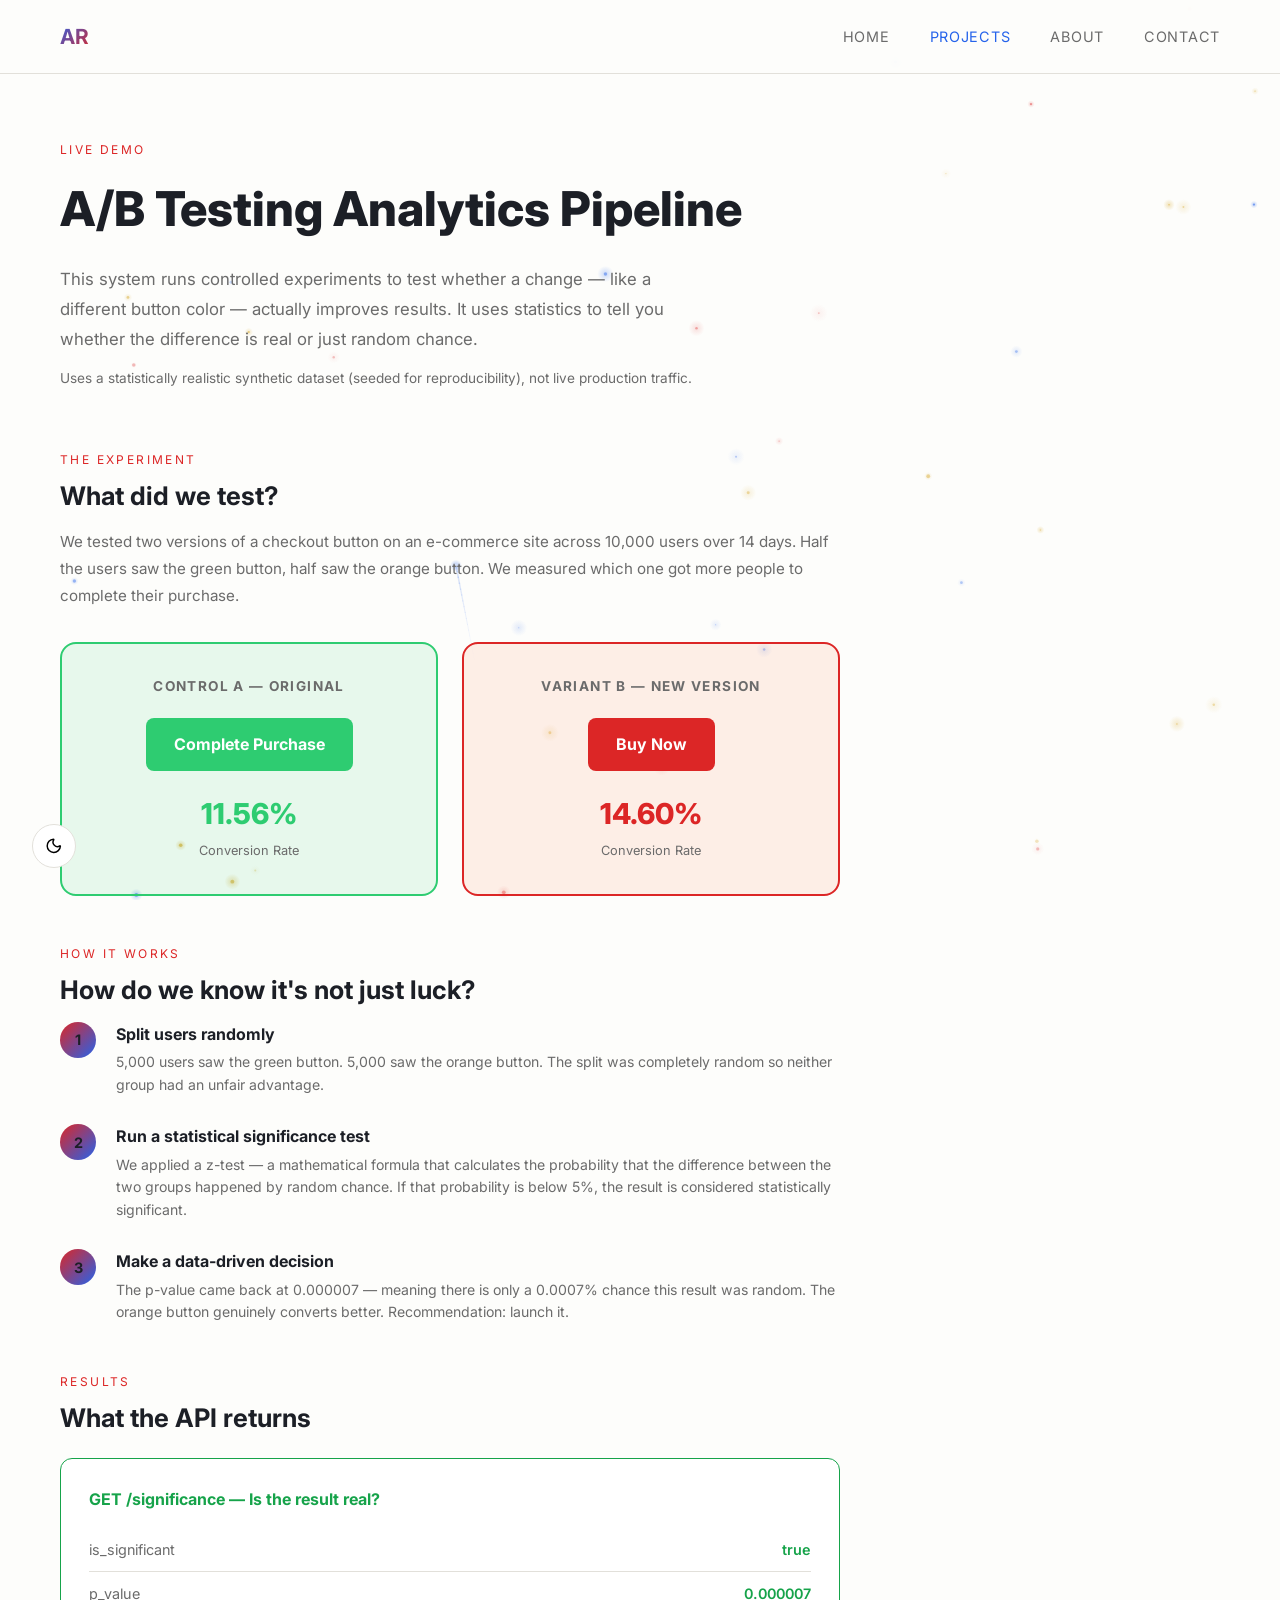
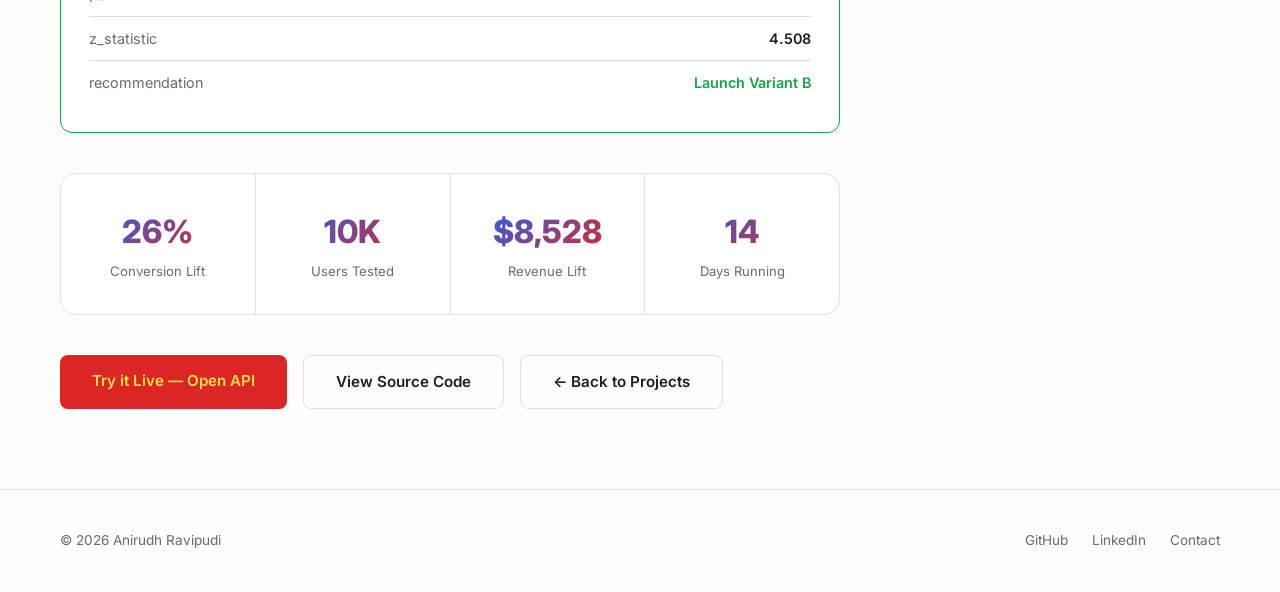
==== commit a8c51f15: "Revise portfolio copy: accuracy fixes, remove overselling, simplify AI Companion section" ====
--- a/ab-demo.html
+++ b/ab-demo.html
@@ -182,6 +182,9 @@
       like a different button color — actually improves results. It uses
       statistics to tell you whether the difference is real or just random chance.
     </p>
+    <p style="color: var(--text-muted); font-size: 0.85rem; line-height: 1.7; max-width: 640px; margin-top: 12px;">
+      Uses a statistically realistic synthetic dataset (seeded for reproducibility), not live production traffic.
+    </p>
   </div>
 
   <!-- What it does -->
--- a/css/style.css
+++ b/css/style.css
@@ -6,17 +6,17 @@
 }
 
 :root {
-  --bg: #0a0a0a;
-  --bg2: #111111;
-  --bg3: #1a1a1a;
-  --text: #f0f0f0;
-  --text-muted: #888888;
-  --accent1: #ff6b35;
-  --accent2: #7c3aed;
-  --accent3: #06d6a0;
-  --accent4: #ffd166;
-  --border: #2a2a2a;
-  --card: #141414;
+  --bg: #fdfdfb;
+  --bg2: #f7f6f3;
+  --bg3: #f1f0ec;
+  --text: #1c1f26;
+  --text-muted: #6b6b6b;
+  --accent1: #dc2626;
+  --accent2: #2563eb;
+  --accent3: #16a34a;
+  --accent4: #d4a017;
+  --border: #e2e0da;
+  --card: #ffffff;
 }
 
 html {
@@ -58,7 +58,7 @@
   align-items: center;
   justify-content: space-between;
   padding: 20px 60px;
-  background: rgba(10, 10, 10, 0.92);
+  background: rgba(253, 253, 251, 0.88);
   backdrop-filter: blur(12px);
   border-bottom: 1px solid var(--border);
 }
@@ -66,7 +66,7 @@
 .nav-logo {
   font-size: 1.3rem;
   font-weight: 700;
-  background: linear-gradient(135deg, var(--accent1), var(--accent2));
+  background: linear-gradient(135deg, var(--accent2), var(--accent1));
   -webkit-background-clip: text;
   -webkit-text-fill-color: transparent;
   background-clip: text;
@@ -88,7 +88,7 @@
 
 .nav-links a:hover,
 .nav-links a.active {
-  color: var(--accent1);
+  color: var(--accent2);
 }
 
 /* ── Hero ── */
@@ -110,7 +110,7 @@
   right: -200px;
   width: 600px;
   height: 600px;
-  background: radial-gradient(circle, rgba(124, 58, 237, 0.15) 0%, transparent 70%);
+  background: radial-gradient(circle, rgba(37, 99, 235, 0.07) 0%, transparent 70%);
   pointer-events: none;
 }
 
@@ -121,7 +121,7 @@
   left: -100px;
   width: 400px;
   height: 400px;
-  background: radial-gradient(circle, rgba(255, 107, 53, 0.1) 0%, transparent 70%);
+  background: radial-gradient(circle, rgba(220, 38, 38, 0.06) 0%, transparent 70%);
   pointer-events: none;
 }
 
@@ -130,10 +130,10 @@
   font-size: 0.8rem;
   letter-spacing: 0.15em;
   text-transform: uppercase;
-  color: var(--accent3);
+  color: var(--accent2);
   margin-bottom: 20px;
   padding: 6px 16px;
-  border: 1px solid rgba(6, 214, 160, 0.3);
+  border: 1px solid rgba(37, 99, 235, 0.25);
   border-radius: 100px;
   width: fit-content;
 }
@@ -154,7 +154,7 @@
   line-height: 1.1;
   margin-bottom: 24px;
   max-width: 800px;
-  background: linear-gradient(135deg, var(--accent1) 0%, var(--accent2) 50%, var(--accent3) 100%);
+  background: linear-gradient(135deg, var(--accent2) 0%, #7c5ba0 50%, var(--accent1) 100%);
   -webkit-background-clip: text;
   -webkit-text-fill-color: transparent;
   background-clip: text;
@@ -181,10 +181,10 @@
 /* ── Glow pulse ── */
 @keyframes glow-pulse {
   0%, 100% {
-    filter: drop-shadow(0 0 8px rgba(255, 107, 53, 0.4));
+    filter: drop-shadow(0 0 6px rgba(37, 99, 235, 0.25));
   }
   50% {
-    filter: drop-shadow(0 0 24px rgba(124, 58, 237, 0.7));
+    filter: drop-shadow(0 0 16px rgba(220, 38, 38, 0.3));
   }
 }
 
@@ -204,8 +204,8 @@
 
 .btn-primary {
   padding: 14px 32px;
-  background: linear-gradient(135deg, var(--accent1), var(--accent2));
-  color: white;
+  background: var(--accent1);
+  color: #fde047;
   border-radius: 8px;
   font-weight: 600;
   font-size: 0.95rem;
@@ -232,7 +232,7 @@
 }
 
 .btn-secondary:hover {
-  border-color: var(--accent1);
+  border-color: var(--accent2);
   transform: translateY(-2px);
 }
 
@@ -263,6 +263,15 @@
   margin-bottom: 60px;
 }
 
+/* ── Line icons (Lucide, inlined — replaces emoji icons) ── */
+.icon {
+  width: 1em;
+  height: 1em;
+  stroke: currentColor;
+  vertical-align: -0.15em;
+  flex-shrink: 0;
+}
+
 /* ── Skills Grid ── */
 .skills-grid {
   display: grid;
@@ -281,7 +290,7 @@
 .skill-card:hover {
   border-color: var(--accent2);
   transform: translateY(-4px);
-  box-shadow: 0 0 20px rgba(124, 58, 237, 0.15);
+  box-shadow: 0 4px 20px rgba(37, 99, 235, 0.08);
 }
 
 .skill-card-icon {
@@ -322,7 +331,7 @@
 .project-card:hover {
   border-color: var(--accent1);
   transform: translateY(-6px);
-  box-shadow: 0 0 24px rgba(255, 107, 53, 0.15);
+  box-shadow: 0 6px 24px rgba(220, 38, 38, 0.1);
 }
 
 .project-card-header {
@@ -354,10 +363,10 @@
   letter-spacing: 0.05em;
 }
 
-.tag-orange { background: rgba(255, 107, 53, 0.15); color: var(--accent1); }
-.tag-purple { background: rgba(124, 58, 237, 0.15); color: #a78bfa; }
-.tag-green  { background: rgba(6, 214, 160, 0.15);  color: var(--accent3); }
-.tag-yellow { background: rgba(255, 209, 102, 0.15); color: var(--accent4); }
+.tag-orange { background: rgba(220, 38, 38, 0.1); color: var(--accent1); }
+.tag-purple { background: rgba(124, 91, 160, 0.12); color: #7c5ba0; }
+.tag-green  { background: rgba(22, 163, 74, 0.1);  color: var(--accent3); }
+.tag-yellow { background: rgba(212, 160, 23, 0.12); color: var(--accent4); }
 
 .project-card h3 {
   font-size: 1.2rem;
@@ -396,6 +405,17 @@
   font-size: 0.72rem;
   color: var(--text-muted);
   margin-top: 2px;
+}
+
+.project-note {
+  font-size: 0.82rem;
+  color: var(--text-muted);
+  line-height: 1.6;
+  padding: 14px 16px;
+  border-left: 2px solid var(--accent1);
+  background: var(--bg3);
+  border-radius: 0 8px 8px 0;
+  margin-bottom: 24px;
 }
 
 .project-links {
@@ -419,17 +439,17 @@
 }
 
 .project-link.github:hover {
-  border-color: var(--accent1);
-  color: var(--accent1);
+  border-color: var(--accent2);
+  color: var(--accent2);
 }
 
 .project-link.demo {
-  background: linear-gradient(135deg, var(--accent1), var(--accent2));
-  color: white;
+  background: var(--accent1);
+  color: #fde047;
 }
 
 .project-link.demo:hover {
-  opacity: 0.85;
+  opacity: 0.88;
 }
 
 /* ── Stats Bar ── */
@@ -457,7 +477,7 @@
 .stat-value {
   font-size: 2rem;
   font-weight: 800;
-  background: linear-gradient(135deg, var(--accent1), var(--accent2));
+  background: linear-gradient(135deg, var(--accent2), var(--accent1));
   -webkit-background-clip: text;
   -webkit-text-fill-color: transparent;
   background-clip: text;
@@ -659,6 +679,13 @@
 .timeline-sub {
   font-size: 0.88rem;
   color: var(--text-muted);
+}
+
+.timeline-desc {
+  font-size: 0.85rem;
+  color: var(--text-muted);
+  line-height: 1.6;
+  margin-top: 8px;
 }
 
 /* ── Responsive ── */
@@ -684,8 +711,8 @@
   width: 44px;
   height: 44px;
   border-radius: 50%;
-  background: linear-gradient(135deg, var(--accent1), var(--accent2));
-  color: white;
+  background: var(--accent1);
+  color: #fde047;
   border: none;
   font-size: 1.2rem;
   cursor: pointer;
@@ -717,23 +744,33 @@
 }
 
 .theme-toggle:hover {
-  border-color: var(--accent1);
+  border-color: var(--accent2);
   transform: scale(1.1);
 }
 
-/* ── Light mode ── */
+/* ── Dark mode (navy suit) ── */
 body.light-mode {
-  --bg: #ffffff;
-  --bg2: #f8f8f8;
-  --bg3: #f0f0f0;
-  --text: #1a1a1a;
-  --text-muted: #555555;
-  --border: #dddddd;
-  --card: #f5f5f5;
+  --bg: #0d1b2e;
+  --bg2: #102238;
+  --bg3: #142b45;
+  --text: #eef2f7;
+  --text-muted: #8b9bb0;
+  --accent1: #ef4444;
+  --accent2: #3b82f6;
+  --accent3: #4ade80;
+  --accent4: #e0b339;
+  --border: #1f3a5a;
+  --card: #112540;
 }
 
 body.light-mode nav {
-  background: rgba(255, 255, 255, 0.92);
+  background: rgba(13, 27, 46, 0.88);
+}
+
+body.light-mode .btn-primary,
+body.light-mode .project-link.demo,
+body.light-mode .back-to-top {
+  color: #fff7d6;
 }
 
 /* ── Skills progress bars ── */
@@ -771,6 +808,6 @@
 .progress-fill {
   height: 100%;
   border-radius: 100px;
-  background: linear-gradient(135deg, var(--accent1), var(--accent2));
+  background: linear-gradient(135deg, var(--accent2), var(--accent1));
   transition: width 1.2s ease;
 }
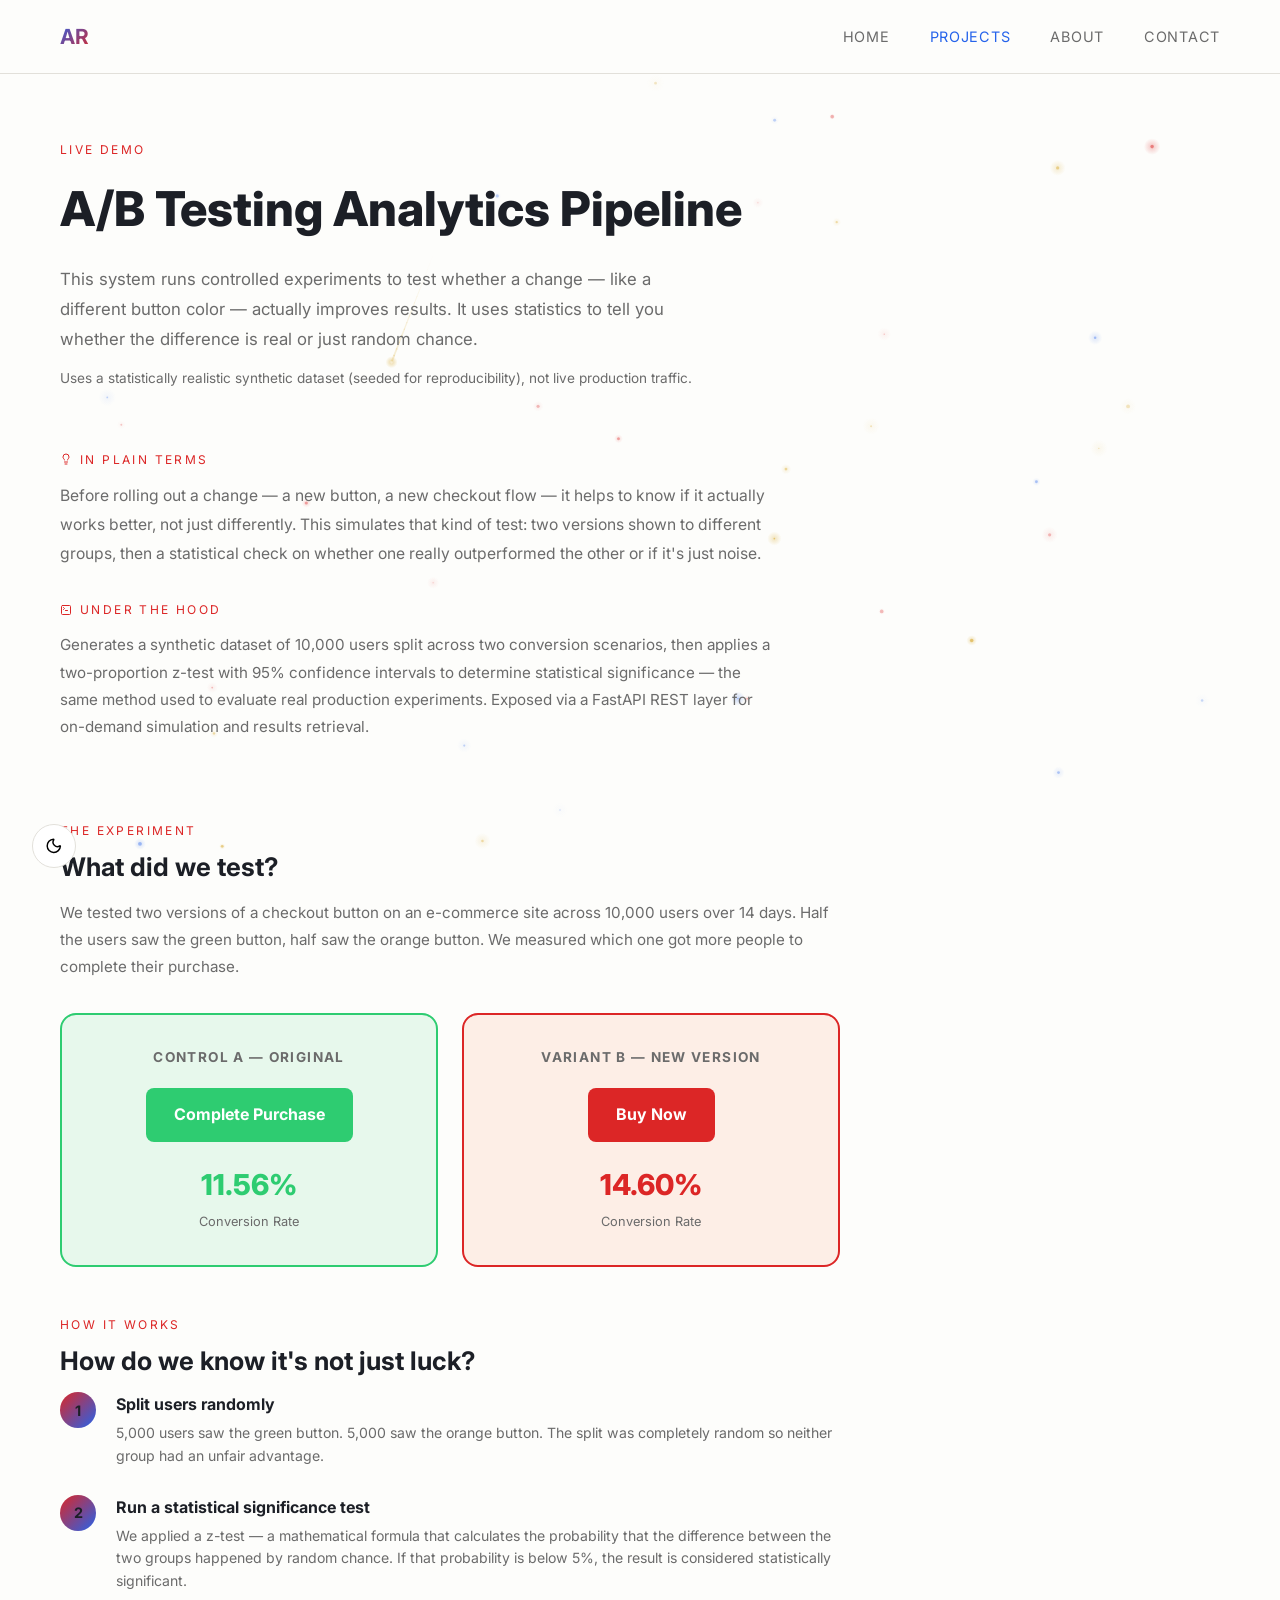
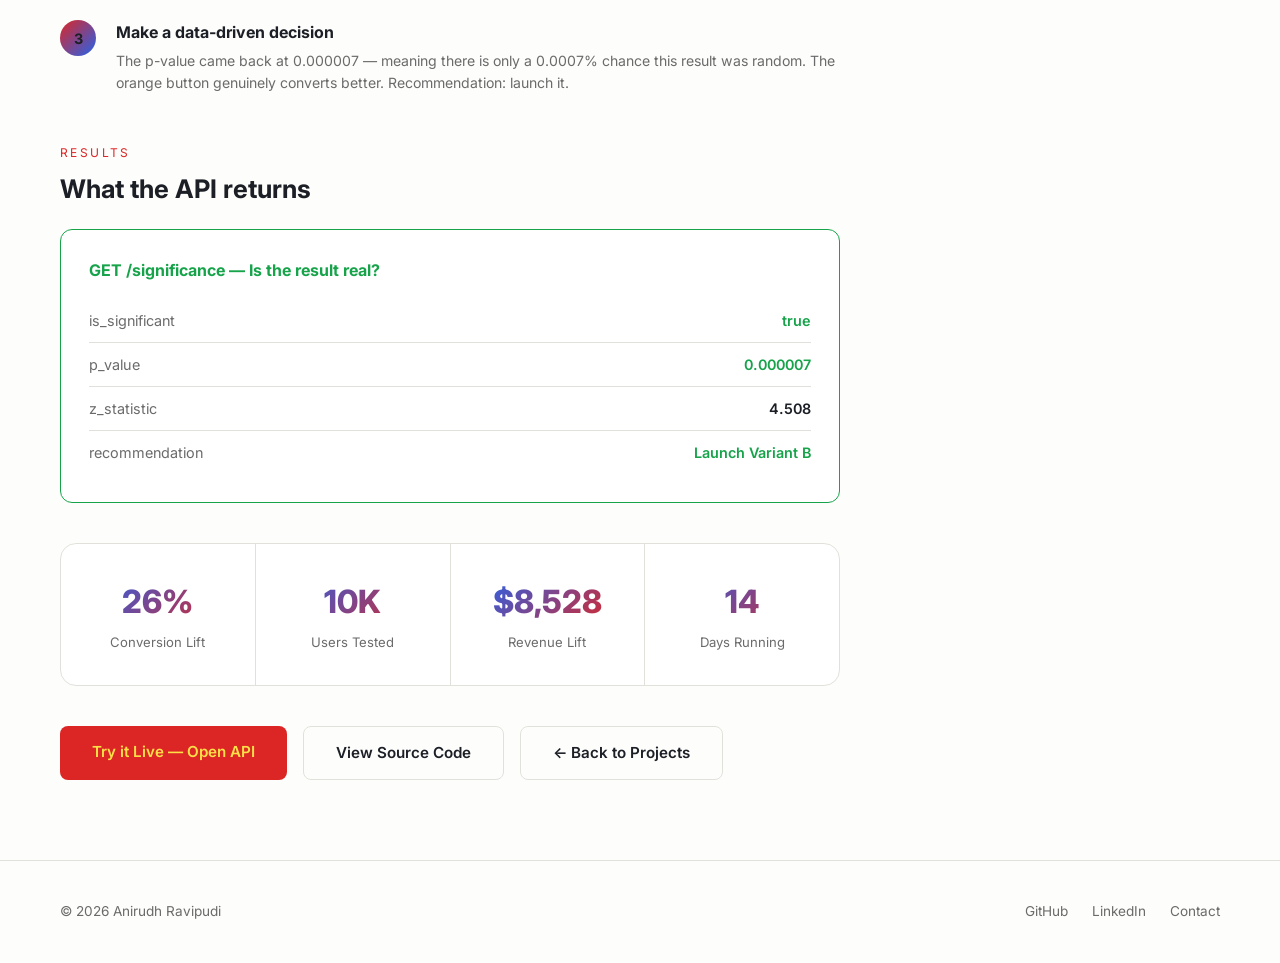
==== commit 75c39fe5: "Fix project card spacing; add plain-language/technical explanations to demo pages" ====
--- a/ab-demo.html
+++ b/ab-demo.html
@@ -152,6 +152,7 @@
       color: var(--text-muted);
       line-height: 1.6;
     }
+    .marker-label { display: flex; align-items: center; gap: 8px; }
     @media (max-width: 768px) {
       .demo-hero, .demo-section { padding-left: 24px; padding-right: 24px; }
       .flow-arrow { display: none; }
@@ -187,6 +188,32 @@
     </p>
   </div>
 
+  <!-- Plain-language & technical overview -->
+  <div class="demo-section">
+    <div class="section-label marker-label">
+      <svg class="icon" xmlns="http://www.w3.org/2000/svg" viewBox="0 0 24 24" fill="none" stroke="currentColor" stroke-width="2" stroke-linecap="round" stroke-linejoin="round"><path d="M15 14c.2-1 .7-1.7 1.5-2.5 1-.9 1.5-2.2 1.5-3.5A6 6 0 0 0 6 8c0 1 .2 2.2 1.5 3.5.7.7 1.3 1.5 1.5 2.5" /><path d="M9 18h6" /><path d="M10 22h4" /></svg>
+      In Plain Terms
+    </div>
+    <p style="color: var(--text-muted); font-size: 0.98rem; line-height: 1.85; margin-bottom: 32px; max-width: 720px;">
+      Before rolling out a change — a new button, a new checkout flow — it helps to
+      know if it actually works better, not just differently. This simulates that
+      kind of test: two versions shown to different groups, then a statistical check
+      on whether one really outperformed the other or if it's just noise.
+    </p>
+
+    <div class="section-label marker-label">
+      <svg class="icon" xmlns="http://www.w3.org/2000/svg" viewBox="0 0 24 24" fill="none" stroke="currentColor" stroke-width="2" stroke-linecap="round" stroke-linejoin="round"><path d="m7 11 2-2-2-2" /><path d="M11 13h4" /><rect width="18" height="18" x="3" y="3" rx="2" ry="2" /></svg>
+      Under the Hood
+    </div>
+    <p style="color: var(--text-muted); font-size: 0.95rem; line-height: 1.8; max-width: 720px;">
+      Generates a synthetic dataset of 10,000 users split across two conversion
+      scenarios, then applies a two-proportion z-test with 95% confidence intervals
+      to determine statistical significance — the same method used to evaluate real
+      production experiments. Exposed via a FastAPI REST layer for on-demand
+      simulation and results retrieval.
+    </p>
+  </div>
+
   <!-- What it does -->
   <div class="demo-section">
     <div class="section-label">The Experiment</div>
--- a/css/style.css
+++ b/css/style.css
@@ -378,7 +378,6 @@
   font-size: 0.9rem;
   color: var(--text-muted);
   line-height: 1.7;
-  flex: 1;
   margin-bottom: 24px;
 }
 
@@ -421,6 +420,7 @@
 .project-links {
   display: flex;
   gap: 12px;
+  margin-top: auto;
 }
 
 .project-link {
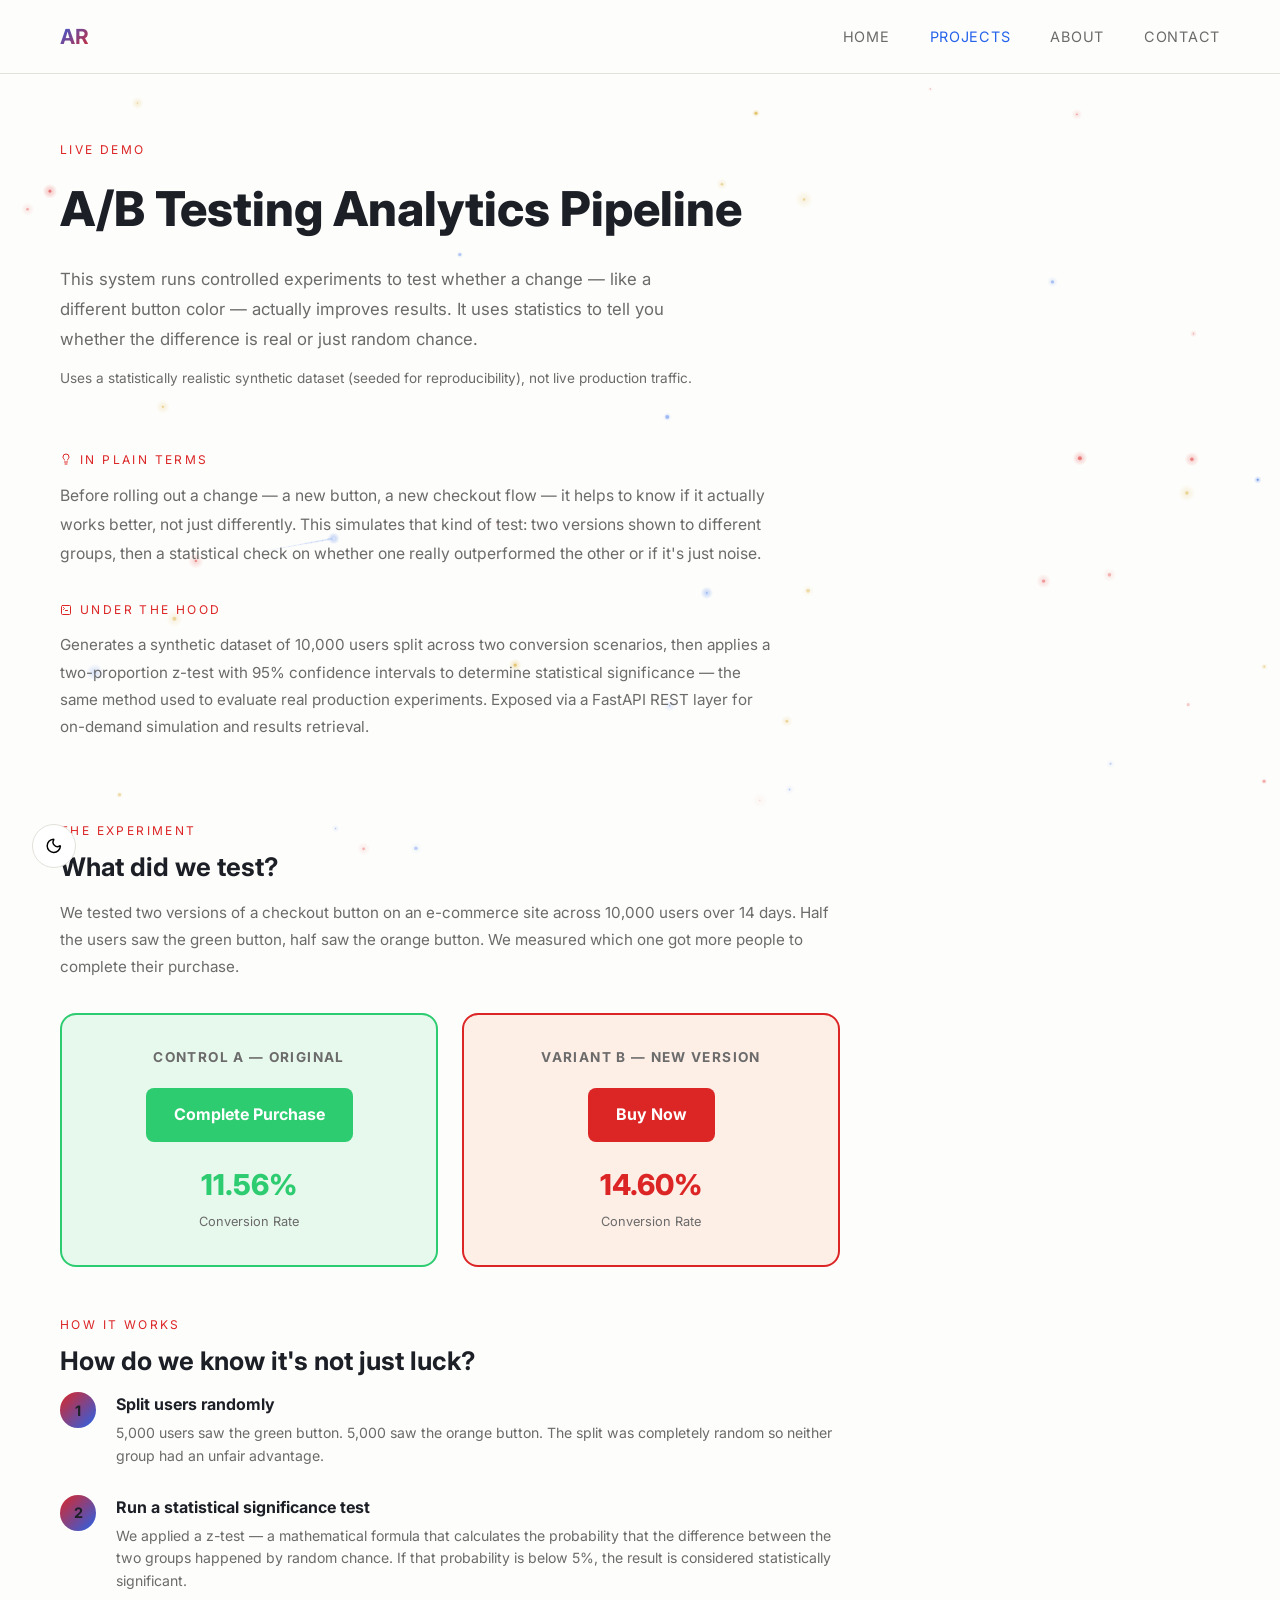
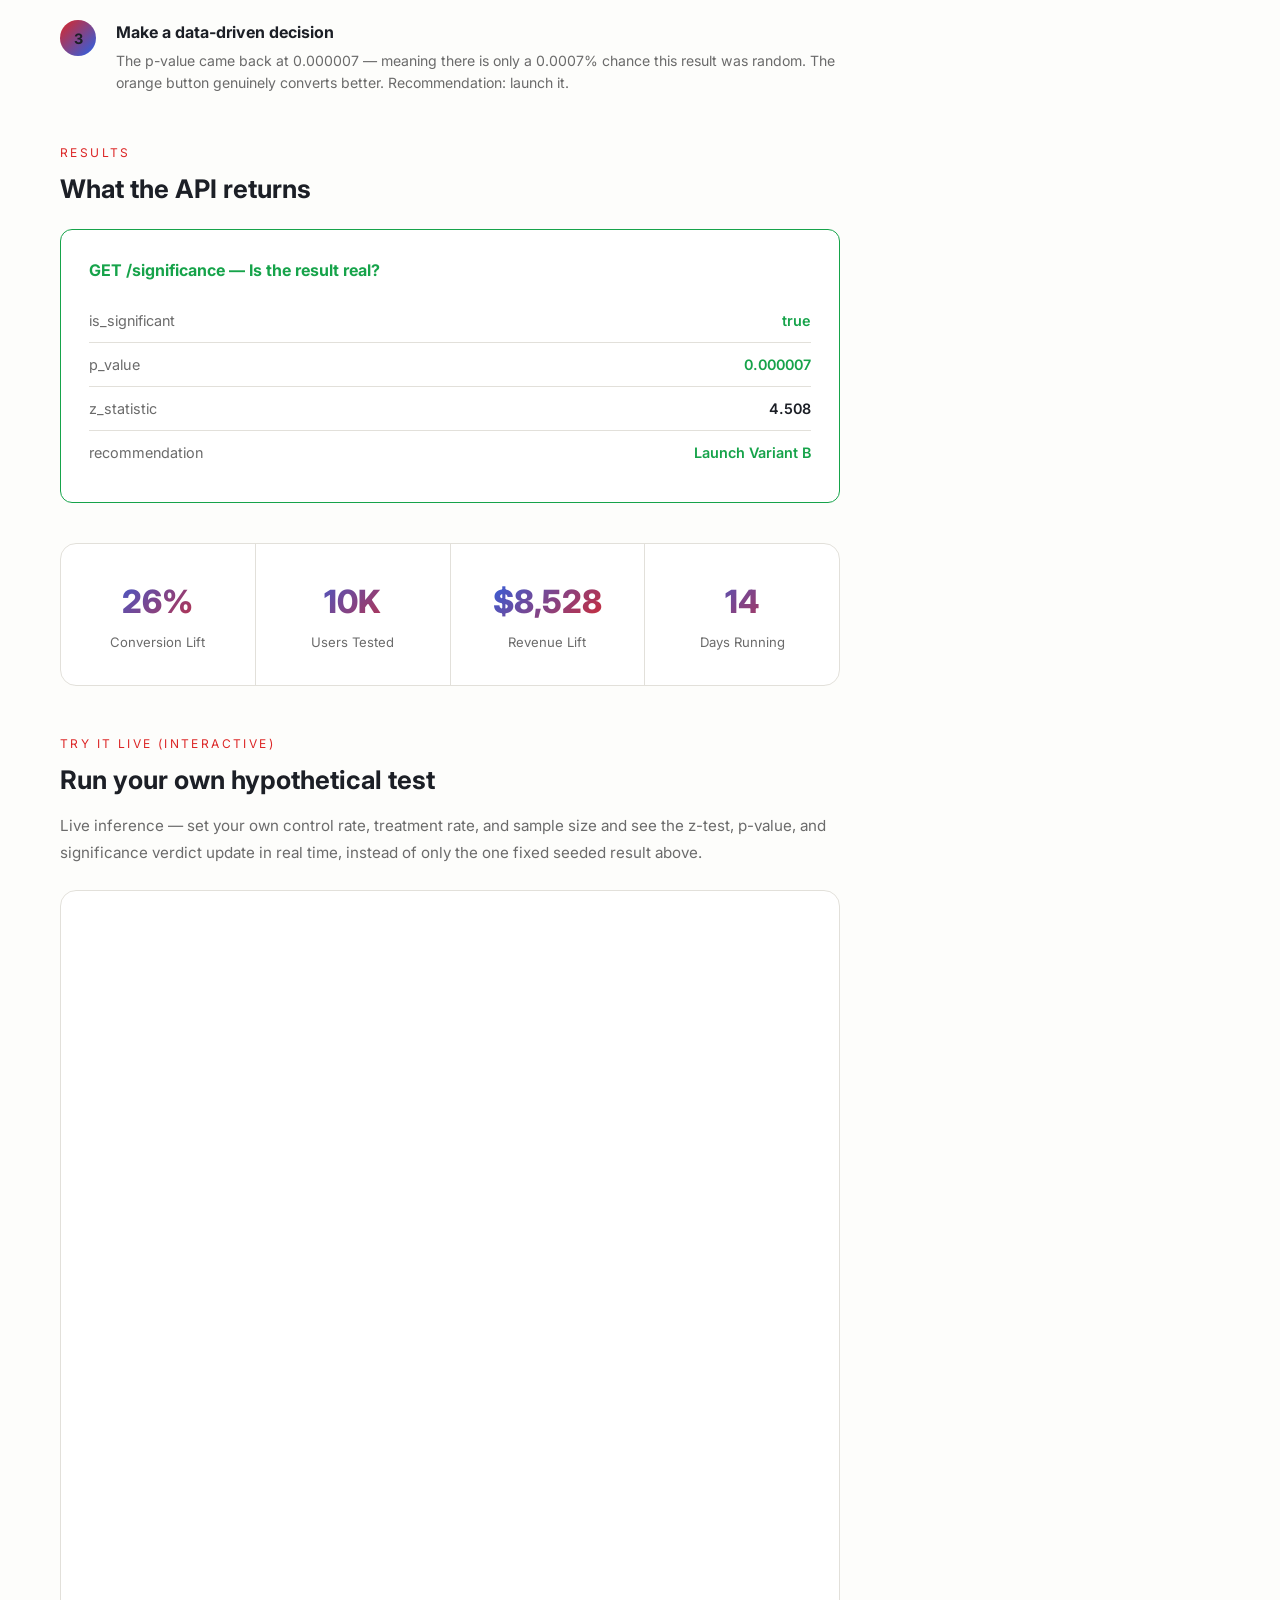
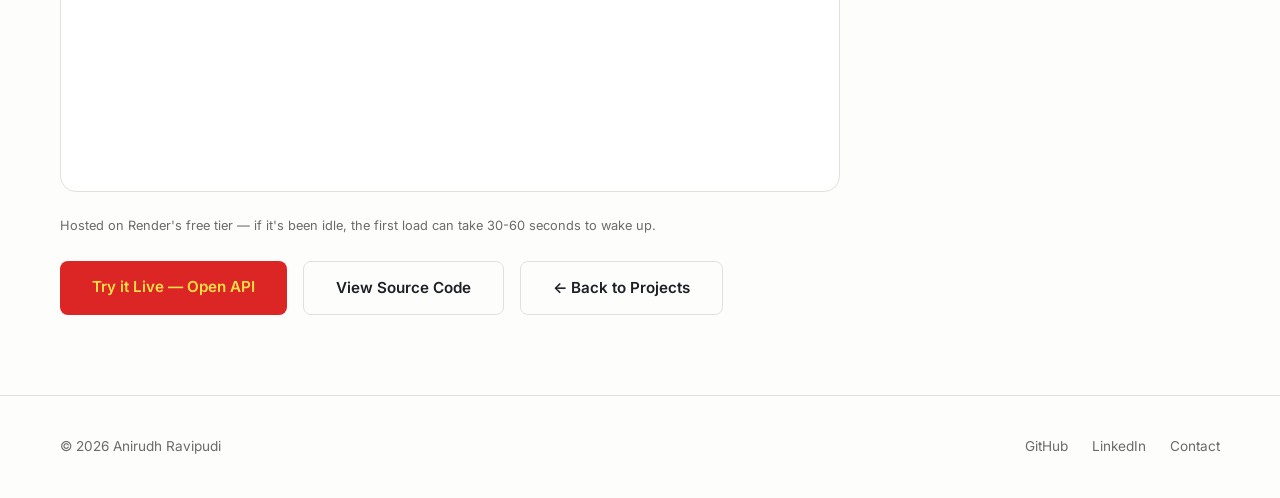
==== commit c845f761: "Add interactive live Gradio demos for fraud detection and A/B testing Embeds two new Render-hosted G" ====
--- a/ab-demo.html
+++ b/ab-demo.html
@@ -153,6 +153,19 @@
       line-height: 1.6;
     }
     .marker-label { display: flex; align-items: center; gap: 8px; }
+    .embed-box {
+      background: var(--card);
+      border: 1px solid var(--border);
+      border-radius: 16px;
+      overflow: hidden;
+      margin: 24px 0;
+    }
+    .embed-box iframe {
+      width: 100%;
+      height: 900px;
+      border: none;
+      display: block;
+    }
     @media (max-width: 768px) {
       .demo-hero, .demo-section { padding-left: 24px; padding-right: 24px; }
       .flow-arrow { display: none; }
@@ -312,6 +325,23 @@
       </div>
     </div>
 
+    <!-- Interactive live simulation -->
+    <div class="section-label" style="margin-top: 48px;">Try It Live (Interactive)</div>
+    <h2 class="section-title" style="font-size: 1.6rem;">Run your own hypothetical test</h2>
+    <p style="color: var(--text-muted); font-size: 0.95rem; line-height: 1.8; margin-bottom: 24px;">
+      Live inference — set your own control rate, treatment rate, and sample size and see the
+      z-test, p-value, and significance verdict update in real time, instead of only the one
+      fixed seeded result above.
+    </p>
+    <div class="embed-box">
+      <iframe src="https://ab-testing-demo.onrender.com"
+              title="A/B Testing — Live Statistical Simulation" loading="lazy"></iframe>
+    </div>
+    <p style="color: var(--text-muted); font-size: 0.8rem; margin-bottom: 24px;">
+      Hosted on Render's free tier — if it's been idle, the first load can take 30-60 seconds
+      to wake up.
+    </p>
+
     <!-- CTA -->
     <div style="display: flex; gap: 16px; flex-wrap: wrap;">
       <a href="https://ab-testing-pipeline.onrender.com/docs"
--- a/css/style.css
+++ b/css/style.css
@@ -316,6 +316,7 @@
   display: grid;
   grid-template-columns: repeat(auto-fit, minmax(320px, 1fr));
   gap: 24px;
+  align-items: start;
 }
 
 .project-card {
@@ -350,9 +351,18 @@
 
 .project-tags {
   display: flex;
-  gap: 8px;
+  gap: 14px;
   flex-wrap: wrap;
   margin-bottom: 16px;
+}
+
+.tech-tag {
+  display: inline-flex;
+  align-items: center;
+  gap: 6px;
+  font-size: 0.8rem;
+  font-weight: 500;
+  color: var(--text-muted);
 }
 
 .tag {
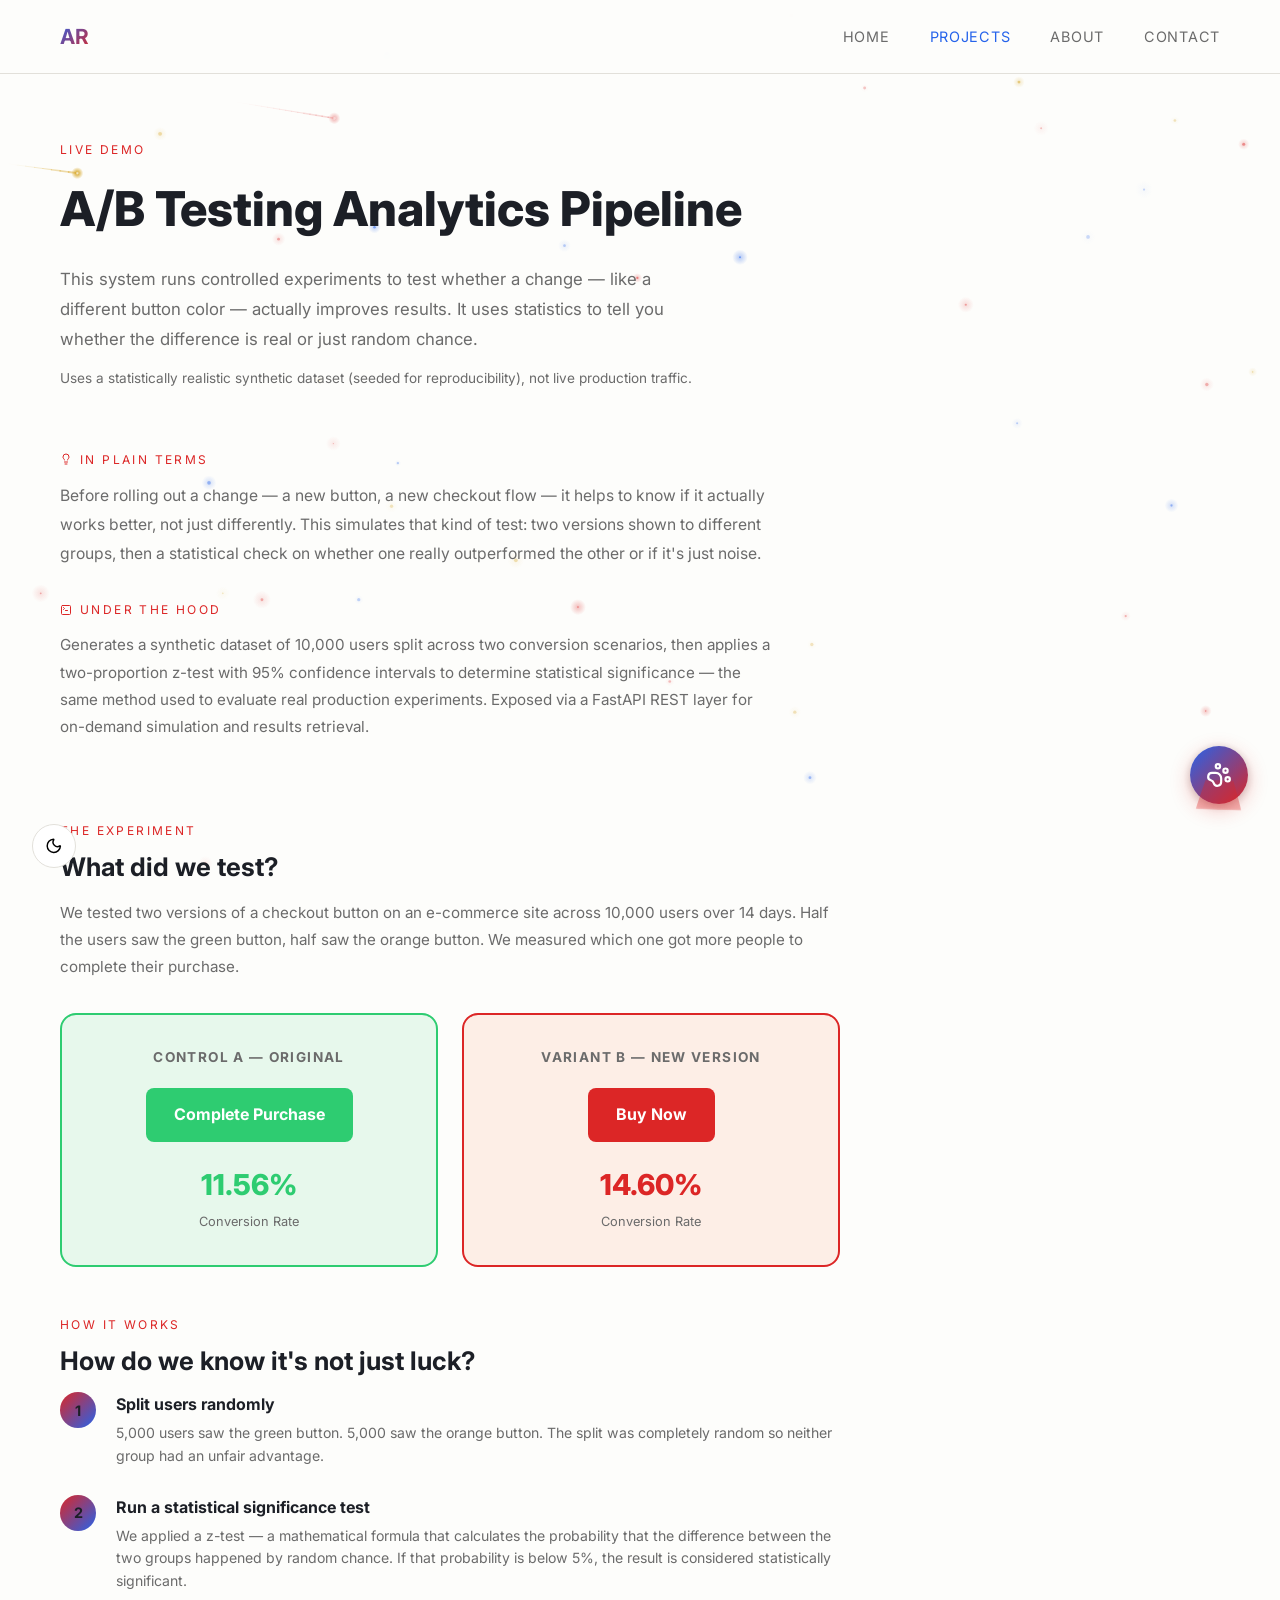
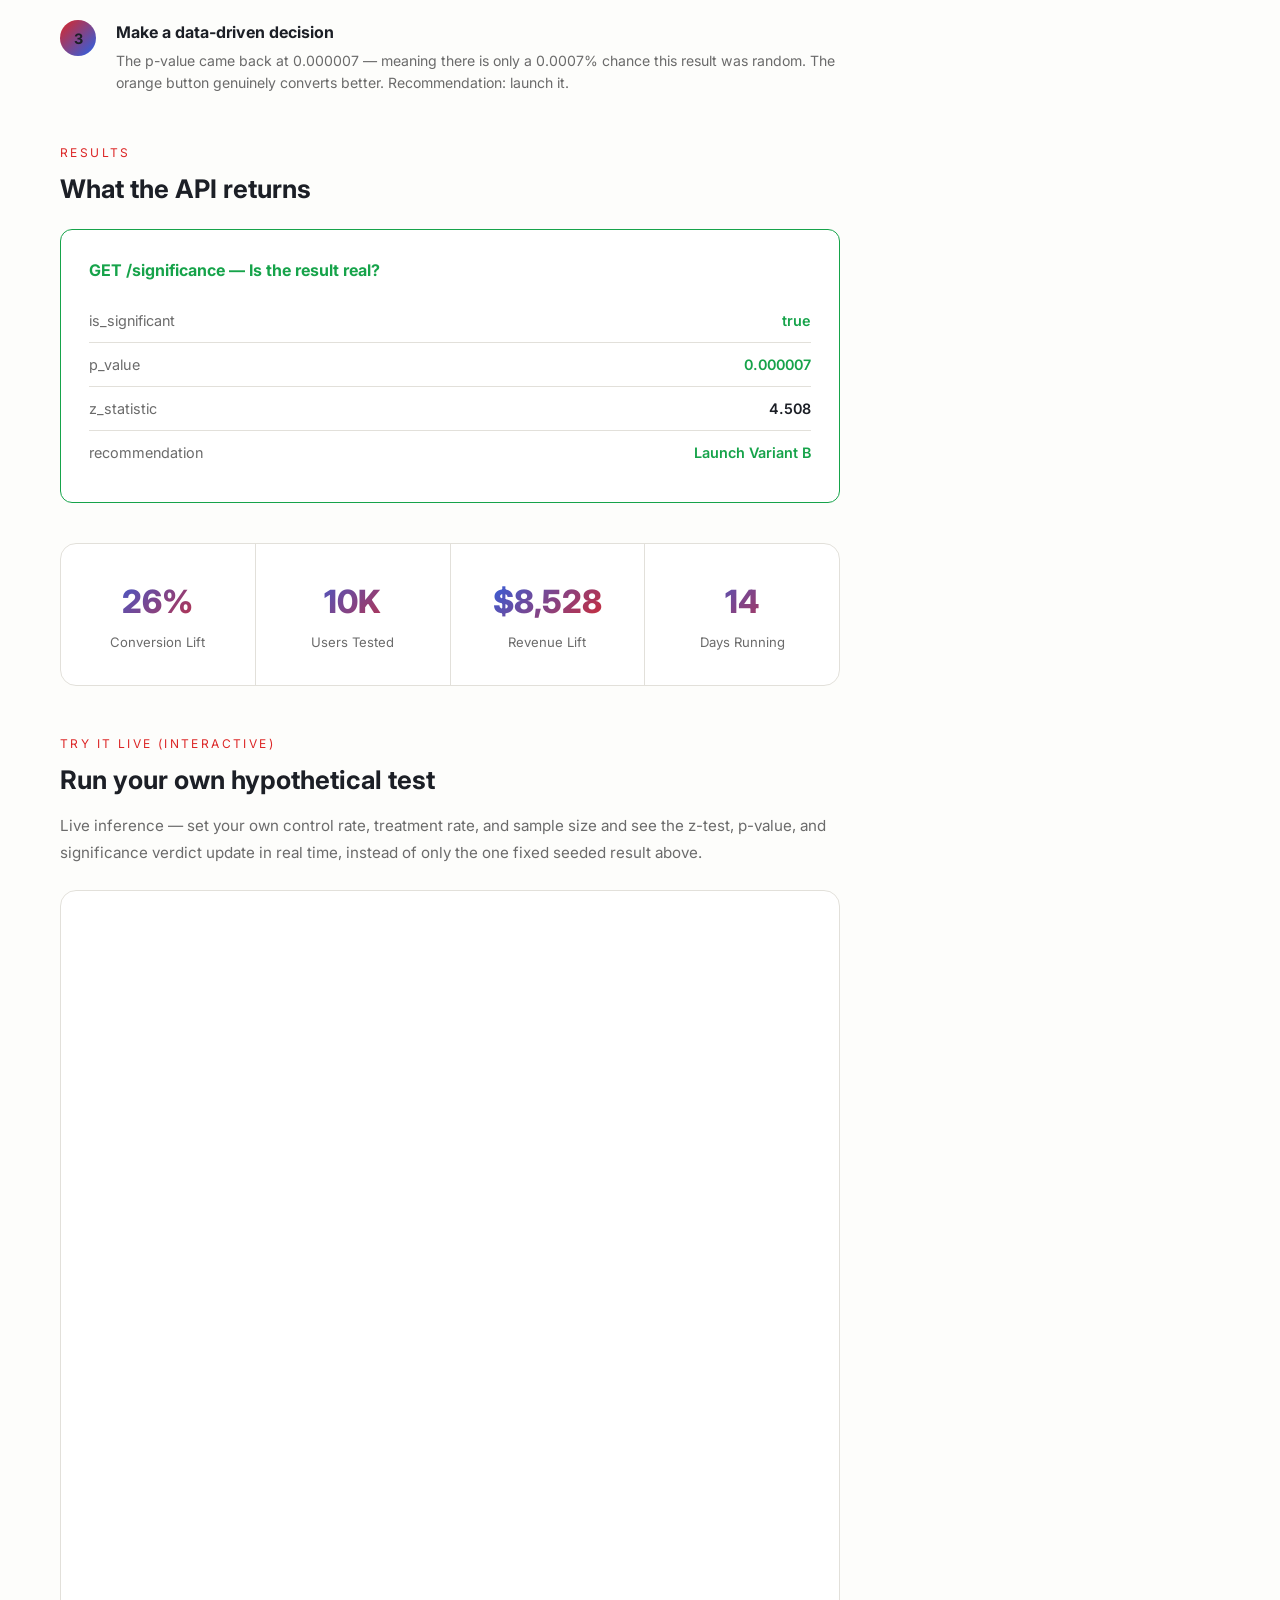
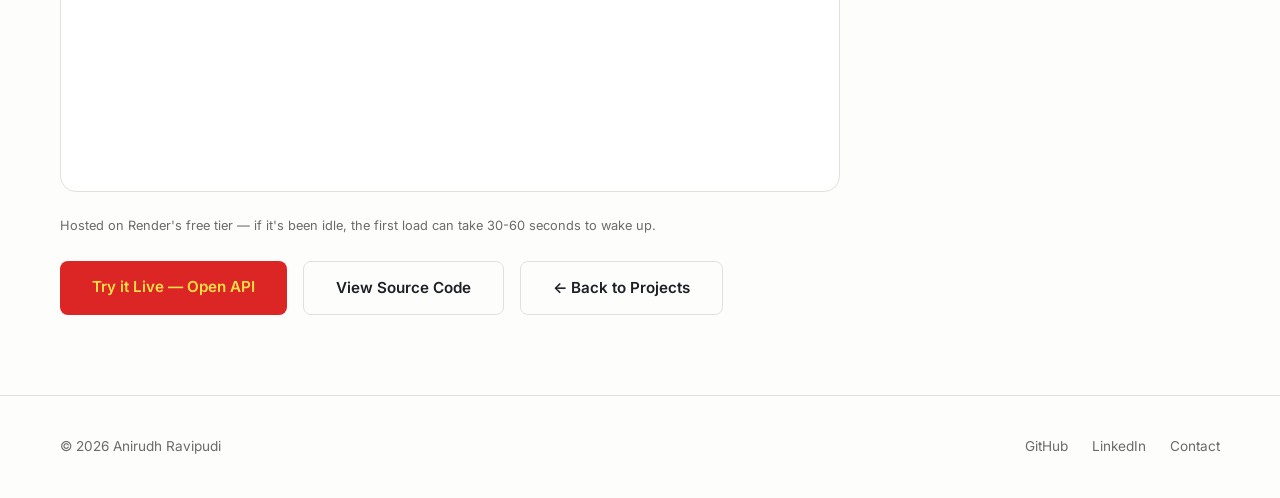
==== commit fde49e56: "Add Krypto: site-wide Q&A chatbot widget Floating paw-print launcher (bottom-right, every page) open" ====
--- a/ab-demo.html
+++ b/ab-demo.html
@@ -369,6 +369,7 @@
   </footer>
 
   <script src="js/main.js"></script>
+  <script src="js/chatbot.js"></script>
   <script src="js/projects.js"></script>
 </body>
 </html>
--- a/css/style.css
+++ b/css/style.css
@@ -103,6 +103,38 @@
   overflow: hidden;
 }
 
+.hero-content {
+  display: flex;
+  align-items: center;
+  gap: 60px;
+  width: 100%;
+  margin-bottom: 44px;
+}
+
+.hero-content .terminal {
+  flex: 0 1 700px;
+  min-width: 0;
+  margin-bottom: 0;
+}
+
+.hero-right {
+  flex: 1;
+  min-width: 0;
+}
+
+@media (max-width: 1024px) {
+  .hero-content {
+    flex-direction: column;
+    align-items: flex-start;
+  }
+  .hero-content .terminal {
+    width: 100%;
+  }
+  .hero-right {
+    width: 100%;
+  }
+}
+
 .hero::before {
   content: '';
   position: absolute;
@@ -125,52 +157,42 @@
   pointer-events: none;
 }
 
-.hero-tag {
+/* ── Gradient name (reuses the site's blue-to-red hero gradient) ── */
+.name-highlight {
+  position: relative;
+  z-index: 0;
   display: inline-block;
-  font-size: 0.8rem;
-  letter-spacing: 0.15em;
-  text-transform: uppercase;
-  color: var(--accent2);
-  margin-bottom: 20px;
-  padding: 6px 16px;
-  border: 1px solid rgba(37, 99, 235, 0.25);
-  border-radius: 100px;
-  width: fit-content;
-}
-
-.hero-name {
-  font-size: 1.1rem;
-  font-weight: 600;
-  color: var(--text-muted);
-  letter-spacing: 0.2em;
-  text-transform: uppercase;
-  margin-bottom: 16px;
-  min-height: 1.5rem;
-}
-
-.hero-title {
-  font-size: clamp(2.5rem, 6vw, 5rem);
-  font-weight: 800;
-  line-height: 1.1;
-  margin-bottom: 24px;
-  max-width: 800px;
+}
+
+.name-highlight::before {
+  content: '';
+  position: absolute;
+  top: 0.32em;
+  bottom: 0.28em;
+  left: -0.15em;
+  right: -0.15em;
+  background: #fff59d;
+  border-radius: 3px;
+  transform: rotate(-1.5deg);
+  z-index: -1;
+}
+
+.gradient-name {
+  position: relative;
+  z-index: 1;
   background: linear-gradient(135deg, var(--accent2) 0%, #7c5ba0 50%, var(--accent1) 100%);
   -webkit-background-clip: text;
   -webkit-text-fill-color: transparent;
   background-clip: text;
   animation: glow-pulse 3s ease-in-out infinite;
-  min-height: 6rem;
-}
-
-.hero-title .cursor {
-  -webkit-text-fill-color: var(--accent1);
+  text-shadow: 0 1px 2px rgba(0, 0, 0, 0.35);
 }
 
 /* ── Blinking cursor ── */
 .cursor {
   animation: blink 1s infinite;
   font-weight: 300;
-  -webkit-text-fill-color: var(--accent1);
+  color: var(--accent1);
 }
 
 @keyframes blink {
@@ -188,12 +210,169 @@
   }
 }
 
-.hero-sub {
-  font-size: 1.15rem;
-  color: var(--text-muted);
-  max-width: 560px;
-  margin-bottom: 40px;
-  line-height: 1.8;
+/* ── Terminal hero ── */
+.terminal {
+  width: 100%;
+  max-width: 700px;
+  background: #0d1117;
+  border-radius: 12px;
+  overflow: hidden;
+  box-shadow: 0 20px 60px rgba(0, 0, 0, 0.35);
+  margin-bottom: 44px;
+}
+
+.terminal-chrome {
+  display: flex;
+  align-items: center;
+  gap: 8px;
+  padding: 14px 16px;
+  background: #161b22;
+  border-bottom: 1px solid rgba(255, 255, 255, 0.06);
+}
+
+.terminal-dot {
+  width: 12px;
+  height: 12px;
+  border-radius: 50%;
+  display: inline-block;
+}
+
+.terminal-dot.dot-red { background: #ff5f56; }
+.terminal-dot.dot-yellow { background: #ffbd2e; }
+.terminal-dot.dot-green { background: #27c93f; }
+
+.terminal-body {
+  padding: 28px;
+  font-family: 'SF Mono', Monaco, 'Cascadia Code', 'Courier New', monospace;
+  font-size: 0.92rem;
+  line-height: 1.75;
+}
+
+.term-line {
+  display: flex;
+  gap: 10px;
+}
+
+.term-prompt {
+  color: #4ade80;
+  flex-shrink: 0;
+}
+
+.term-cmd {
+  color: #e6edf3;
+  font-weight: 600;
+}
+
+.term-output {
+  color: #9ca3af;
+  white-space: pre-line;
+  margin: 6px 0 18px;
+  opacity: 0;
+  transition: opacity 0.35s ease;
+}
+
+.term-output.visible {
+  opacity: 1;
+}
+
+.term-output.success {
+  color: #4ade80;
+}
+
+.terminal .cursor {
+  color: #e6edf3;
+}
+
+#term-final-line {
+  opacity: 0;
+  transition: opacity 0.4s ease;
+}
+
+@media (max-width: 768px) {
+  .terminal-body {
+    padding: 20px;
+    font-size: 0.82rem;
+  }
+}
+
+/* ── Terminal contact form (reuses .terminal / .terminal-chrome / .terminal-body) ── */
+.term-form {
+  margin-top: 18px;
+  opacity: 0;
+}
+
+.term-field {
+  margin-bottom: 22px;
+}
+
+.term-field-label {
+  display: block;
+  color: #9ca3af;
+  margin-bottom: 8px;
+  cursor: text;
+}
+
+.term-input {
+  display: block;
+  width: 100%;
+  background: transparent;
+  border: none;
+  border-bottom: 1px solid rgba(255, 255, 255, 0.16);
+  color: #e6edf3;
+  font-family: inherit;
+  font-size: inherit;
+  line-height: inherit;
+  padding: 6px 2px;
+  outline: none;
+  transition: border-color 0.2s;
+}
+
+.term-input::placeholder {
+  color: #4b5563;
+}
+
+.term-input:focus {
+  border-bottom-color: #4ade80;
+}
+
+.term-textarea {
+  border: 1px solid rgba(255, 255, 255, 0.16);
+  border-radius: 6px;
+  padding: 10px 12px;
+  resize: vertical;
+  min-height: 100px;
+}
+
+.term-textarea:focus {
+  border-color: #4ade80;
+  border-bottom-color: #4ade80;
+}
+
+.term-submit {
+  display: inline-flex;
+  align-items: center;
+  gap: 8px;
+  background: transparent;
+  border: 1px solid rgba(255, 255, 255, 0.2);
+  border-radius: 6px;
+  color: #e6edf3;
+  font-family: inherit;
+  font-size: inherit;
+  font-weight: 600;
+  padding: 10px 22px;
+  margin-top: 4px;
+  cursor: pointer;
+  transition: border-color 0.2s, background 0.2s;
+}
+
+.term-submit:hover,
+.term-submit:focus-visible {
+  border-color: #4ade80;
+  background: rgba(74, 222, 128, 0.1);
+}
+
+.term-submit .term-prompt {
+  color: #4ade80;
 }
 
 .hero-btns {
@@ -497,6 +676,95 @@
   font-size: 0.82rem;
   color: var(--text-muted);
   margin-top: 4px;
+}
+
+/* ── At a Glance stat rotator (homepage only — .stats-bar/.stat-item stay
+   untouched since other pages reuse them as a static row) ── */
+.stats-rotator {
+  position: relative;
+  height: 170px;
+  margin-bottom: 0;
+}
+
+.stat-rotator-item {
+  position: absolute;
+  top: 50%;
+  left: 50%;
+  display: flex;
+  flex-direction: column;
+  align-items: center;
+  gap: 8px;
+  transform: translate(-50%, calc(-50% + 20px));
+  opacity: 0;
+  transition: transform 350ms ease, opacity 350ms ease;
+  pointer-events: none;
+}
+
+.stat-rotator-item.is-active {
+  transform: translate(-50%, -50%);
+  opacity: 1;
+  pointer-events: auto;
+}
+
+.stat-rotator-item.is-leaving {
+  transform: translate(-50%, calc(-50% - 20px));
+  opacity: 0;
+}
+
+.stat-rotator-item .icon {
+  width: 26px;
+  height: 26px;
+  color: var(--text-muted);
+}
+
+.stat-number {
+  font-size: 76px;
+  font-weight: 800;
+  line-height: 1;
+  background: linear-gradient(135deg, var(--accent2), var(--accent1));
+  -webkit-background-clip: text;
+  -webkit-text-fill-color: transparent;
+  background-clip: text;
+}
+
+.stat-rotator-label {
+  font-size: 15px;
+  font-weight: 600;
+  text-transform: uppercase;
+  letter-spacing: 0.08em;
+  color: var(--text-muted);
+  white-space: nowrap;
+}
+
+@media (prefers-reduced-motion: reduce) {
+  .stat-rotator-item,
+  .stat-rotator-item.is-active,
+  .stat-rotator-item.is-leaving {
+    transform: translate(-50%, -50%);
+    transition: opacity 350ms ease;
+  }
+}
+
+@media (max-width: 1024px) {
+  .stats-rotator {
+    margin-bottom: 80px;
+  }
+}
+
+@media (max-width: 768px) {
+  .stats-rotator {
+    height: 110px;
+  }
+  .stat-number {
+    font-size: 44px;
+  }
+  .stat-rotator-label {
+    font-size: 11px;
+  }
+  .stat-rotator-item .icon {
+    width: 20px;
+    height: 20px;
+  }
 }
 
 /* ── Footer ── */
@@ -820,4 +1088,291 @@
   border-radius: 100px;
   background: linear-gradient(135deg, var(--accent2), var(--accent1));
   transition: width 1.2s ease;
+}
+
+/* ── Krypto chatbot widget (site-wide, self-injected via js/chatbot.js) ── */
+.krypto-launcher {
+  position: fixed;
+  bottom: 96px;
+  right: 32px;
+  width: 58px;
+  height: 58px;
+  border-radius: 50%;
+  background: linear-gradient(135deg, var(--accent2), var(--accent1));
+  border: none;
+  display: flex;
+  align-items: center;
+  justify-content: center;
+  cursor: pointer;
+  z-index: 300;
+  box-shadow: 0 6px 20px rgba(220, 38, 38, 0.28), 0 2px 8px rgba(0, 0, 0, 0.2);
+  transition: transform 0.2s, box-shadow 0.2s;
+}
+
+.krypto-launcher::before {
+  content: '';
+  position: absolute;
+  top: 58%;
+  left: 50%;
+  width: 46px;
+  height: 30px;
+  background: var(--accent1);
+  opacity: 0.35;
+  clip-path: polygon(20% 0%, 80% 0%, 100% 100%, 0% 100%);
+  transform: translate(-50%, 0) rotate(2deg);
+  z-index: -1;
+  filter: blur(1px);
+}
+
+.krypto-launcher:hover {
+  transform: scale(1.08);
+  box-shadow: 0 8px 26px rgba(220, 38, 38, 0.38), 0 2px 8px rgba(0, 0, 0, 0.25);
+}
+
+.krypto-launcher .icon {
+  width: 26px;
+  height: 26px;
+  color: #fff;
+}
+
+.krypto-launcher-badge {
+  position: absolute;
+  top: -2px;
+  right: -2px;
+  width: 16px;
+  height: 16px;
+  border-radius: 50%;
+  background: var(--accent3);
+  border: 2px solid var(--bg);
+}
+
+.krypto-panel {
+  position: fixed;
+  bottom: 168px;
+  right: 32px;
+  width: 360px;
+  max-width: calc(100vw - 32px);
+  height: 480px;
+  max-height: calc(100vh - 200px);
+  background: var(--card);
+  border: 1px solid var(--border);
+  border-radius: 16px;
+  box-shadow: 0 20px 60px rgba(0, 0, 0, 0.25);
+  display: flex;
+  flex-direction: column;
+  overflow: hidden;
+  z-index: 300;
+  opacity: 0;
+  transform: translateY(16px) scale(0.98);
+  pointer-events: none;
+  transition: opacity 0.2s ease, transform 0.2s ease;
+}
+
+.krypto-panel.is-open {
+  opacity: 1;
+  transform: translateY(0) scale(1);
+  pointer-events: auto;
+}
+
+.krypto-panel-header {
+  display: flex;
+  align-items: center;
+  gap: 10px;
+  padding: 14px 16px;
+  background: linear-gradient(135deg, var(--accent2), var(--accent1));
+  flex-shrink: 0;
+}
+
+.krypto-panel-header .icon {
+  width: 20px;
+  height: 20px;
+  color: #fff;
+  flex-shrink: 0;
+}
+
+.krypto-panel-header-text {
+  flex: 1;
+  min-width: 0;
+}
+
+.krypto-panel-title {
+  color: #fff;
+  font-weight: 700;
+  font-size: 0.95rem;
+  line-height: 1.2;
+}
+
+.krypto-panel-subtitle {
+  color: rgba(255, 255, 255, 0.85);
+  font-size: 0.72rem;
+}
+
+.krypto-panel-close {
+  background: none;
+  border: none;
+  color: #fff;
+  cursor: pointer;
+  width: 26px;
+  height: 26px;
+  display: flex;
+  align-items: center;
+  justify-content: center;
+  border-radius: 50%;
+  flex-shrink: 0;
+  opacity: 0.85;
+  transition: opacity 0.15s, background 0.15s;
+}
+
+.krypto-panel-close:hover {
+  opacity: 1;
+  background: rgba(255, 255, 255, 0.15);
+}
+
+.krypto-panel-close .icon {
+  width: 16px;
+  height: 16px;
+  color: #fff;
+}
+
+.krypto-messages {
+  flex: 1;
+  overflow-y: auto;
+  padding: 16px;
+  display: flex;
+  flex-direction: column;
+  gap: 12px;
+}
+
+.krypto-msg {
+  max-width: 85%;
+  padding: 9px 13px;
+  border-radius: 14px;
+  font-size: 0.86rem;
+  line-height: 1.45;
+  white-space: pre-wrap;
+  word-break: break-word;
+}
+
+.krypto-msg-bot {
+  align-self: flex-start;
+  background: var(--bg3);
+  color: var(--text);
+  border-bottom-left-radius: 4px;
+}
+
+.krypto-msg-user {
+  align-self: flex-end;
+  background: linear-gradient(135deg, var(--accent2), var(--accent1));
+  color: #fff;
+  border-bottom-right-radius: 4px;
+}
+
+.krypto-msg-error {
+  align-self: flex-start;
+  background: var(--bg3);
+  color: var(--accent1);
+  border-bottom-left-radius: 4px;
+}
+
+.krypto-typing {
+  align-self: flex-start;
+  display: flex;
+  gap: 4px;
+  padding: 11px 14px;
+  border-radius: 14px;
+  border-bottom-left-radius: 4px;
+  background: var(--bg3);
+}
+
+.krypto-typing span {
+  width: 6px;
+  height: 6px;
+  border-radius: 50%;
+  background: var(--text-muted);
+  animation: krypto-bounce 1.2s ease-in-out infinite;
+}
+
+.krypto-typing span:nth-child(2) { animation-delay: 0.15s; }
+.krypto-typing span:nth-child(3) { animation-delay: 0.3s; }
+
+@keyframes krypto-bounce {
+  0%, 60%, 100% { transform: translateY(0); opacity: 0.5; }
+  30% { transform: translateY(-4px); opacity: 1; }
+}
+
+.krypto-input-row {
+  display: flex;
+  align-items: center;
+  gap: 8px;
+  padding: 12px;
+  border-top: 1px solid var(--border);
+  flex-shrink: 0;
+}
+
+.krypto-input {
+  flex: 1;
+  min-width: 0;
+  background: var(--bg3);
+  border: 1px solid var(--border);
+  border-radius: 20px;
+  padding: 9px 14px;
+  font-family: inherit;
+  font-size: 0.86rem;
+  color: var(--text);
+  outline: none;
+  transition: border-color 0.15s;
+}
+
+.krypto-input:focus {
+  border-color: var(--accent2);
+}
+
+.krypto-input::placeholder {
+  color: var(--text-muted);
+}
+
+.krypto-send {
+  flex-shrink: 0;
+  width: 36px;
+  height: 36px;
+  border-radius: 50%;
+  border: none;
+  background: linear-gradient(135deg, var(--accent2), var(--accent1));
+  color: #fff;
+  cursor: pointer;
+  display: flex;
+  align-items: center;
+  justify-content: center;
+  transition: opacity 0.15s, transform 0.15s;
+}
+
+.krypto-send:hover {
+  transform: scale(1.06);
+}
+
+.krypto-send:disabled {
+  opacity: 0.5;
+  cursor: default;
+  transform: none;
+}
+
+.krypto-send .icon {
+  width: 16px;
+  height: 16px;
+  color: #fff;
+}
+
+@media (max-width: 480px) {
+  .krypto-launcher {
+    bottom: 88px;
+    right: 20px;
+    width: 52px;
+    height: 52px;
+  }
+  .krypto-panel {
+    bottom: 152px;
+    right: 16px;
+    width: calc(100vw - 32px);
+    height: min(480px, calc(100vh - 180px));
+  }
 }
